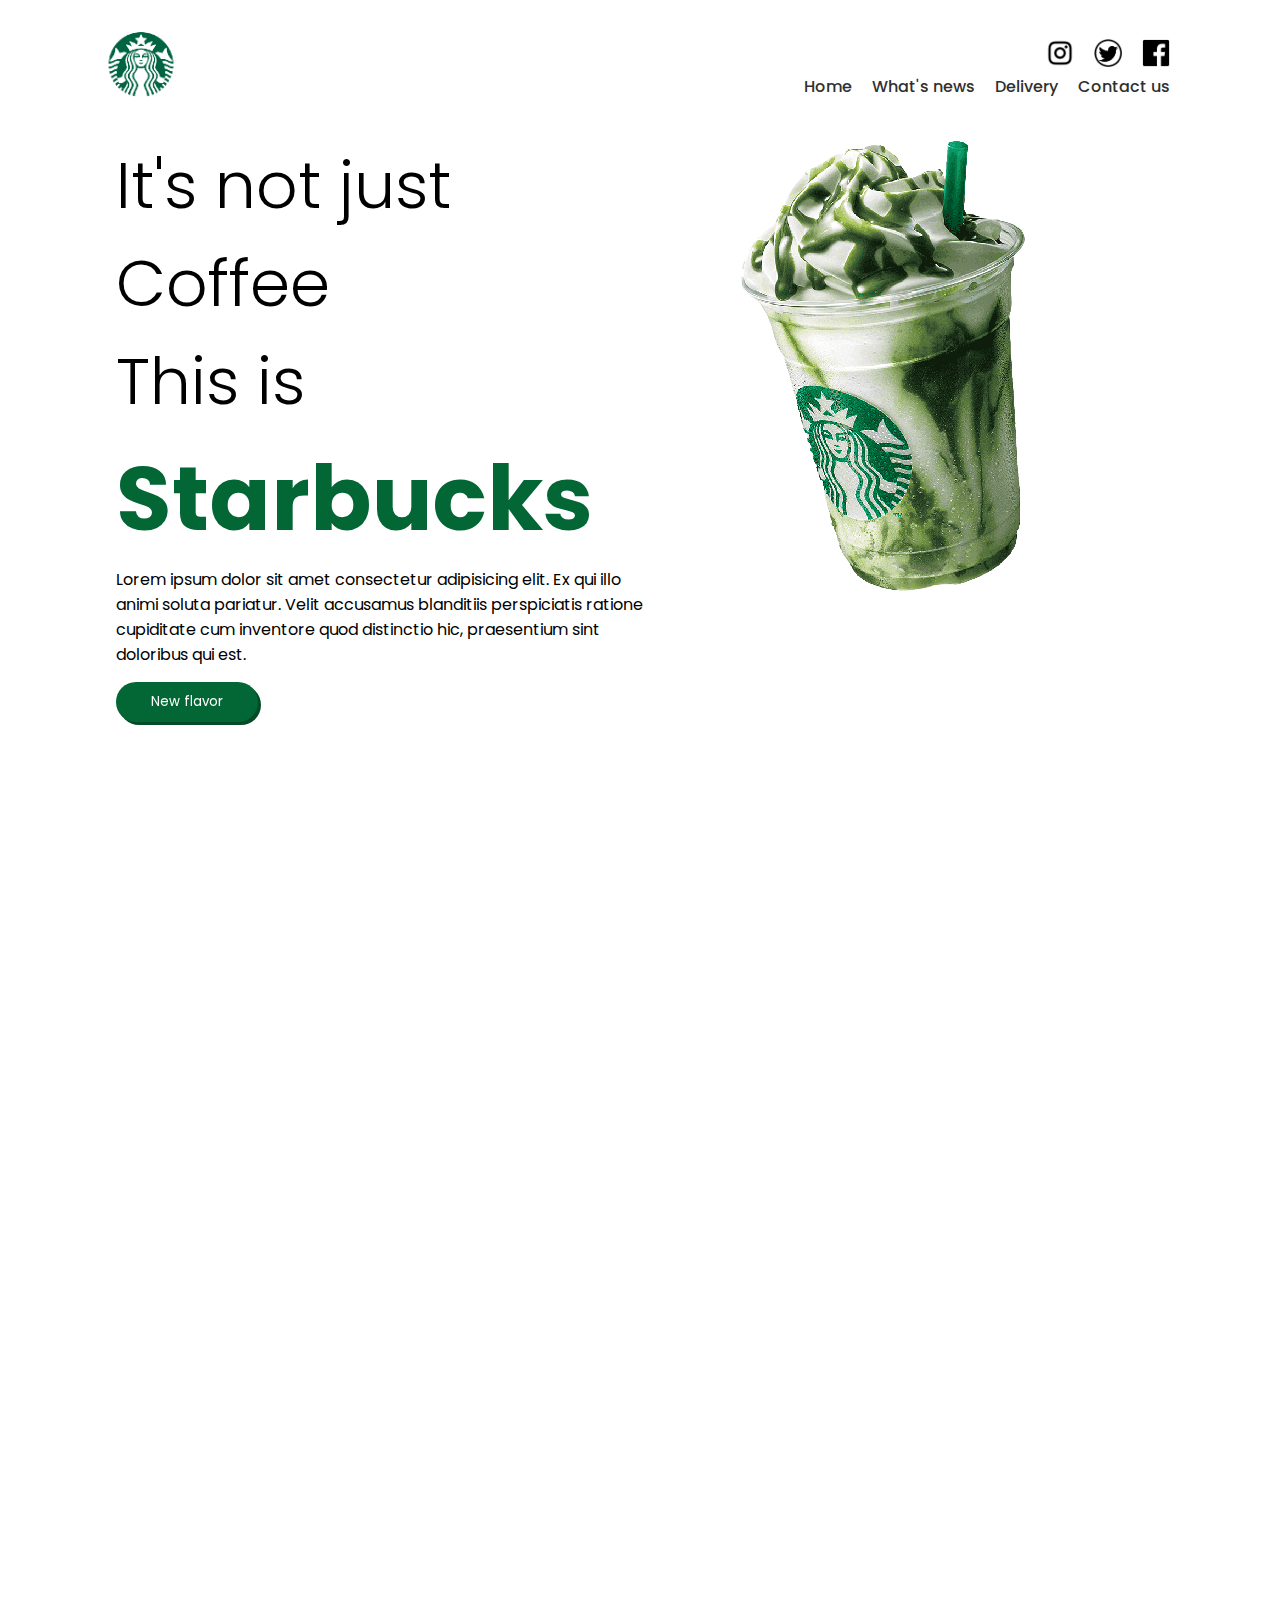
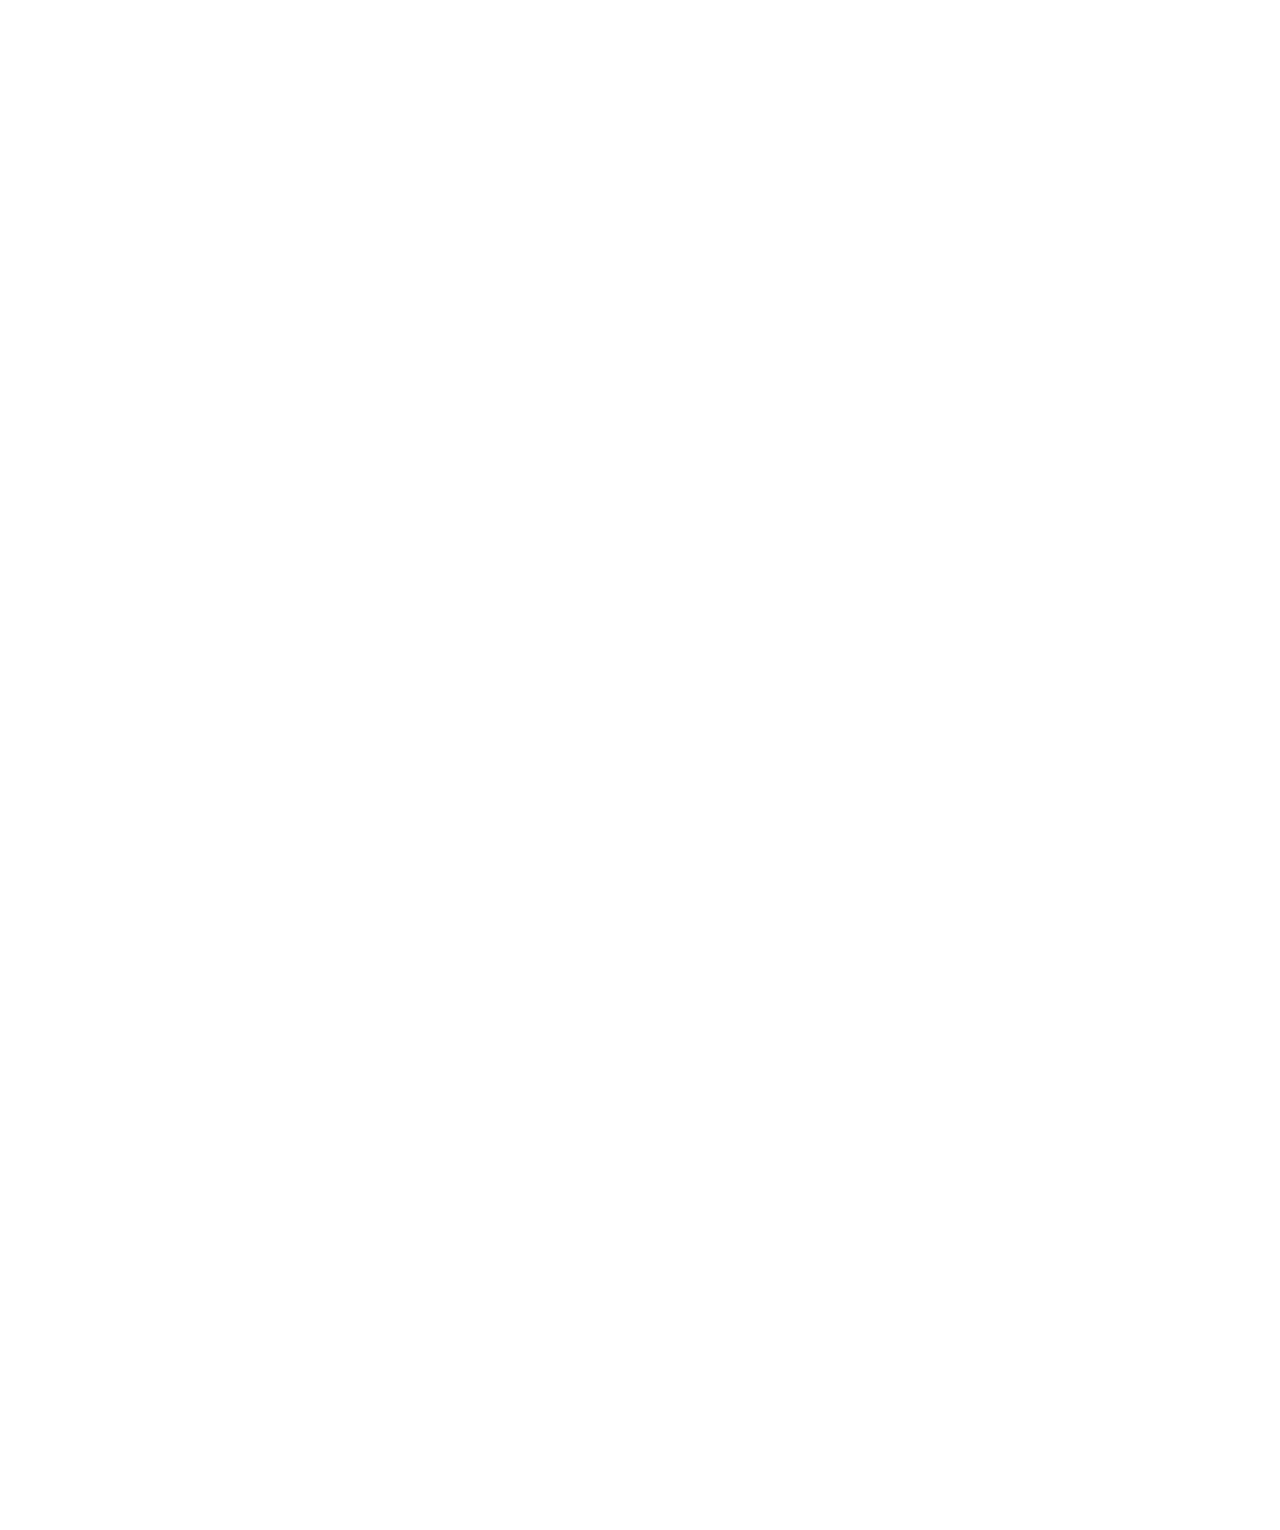
==== index.html @ a6eb6fff "responsividade celualr e tablet" ====
<!DOCTYPE html>
<html lang="pt-br">
  <head>
    <meta charset="UTF-8" />
    <meta name="viewport" content="width=device-width, initial-scale=1.0" />

    <!--CSS-->
    <link rel="stylesheet" href="./styles/index.css" />
    <link rel="stylesheet" href="./styles/Menu.css">
    <link rel="stylesheet" href="./styles/Banner.css">
    <link rel="stylesheet" href="./styles/Cards.css">
    <link rel="stylesheet" href="./styles/Delivery.css">
    <link rel="stylesheet" href="./styles/Footer.css">
    <!--FONT-->
    <link rel="preconnect" href="https://fonts.googleapis.com" />
    <link rel="preconnect" href="https://fonts.gstatic.com" crossorigin />
    <link
      href="https://fonts.googleapis.com/css2?family=Poppins:ital,wght@0,100;0,200;0,300;0,400;0,500;0,600;0,700;0,800;0,900;1,100;1,200;1,300;1,400;1,500;1,600;1,700;1,800;1,900&display=swap"
      rel="stylesheet"
    />
    <title>Starbucks Template</title>
  </head>
  <body>
    <header class="header">
      <div class="header__centro">
        <div class="logo">
          <img src="./assets/Starbucks-logo.png" alt="Logo Starbucks" />
        </div>
        <nav class="menu">
          <div class="menu__social-media">
            <a href="#"><img src="./assets/icon-instagram.png" alt="Ícone link para o Instagram" /></a>
            <a href="#"><img src="./assets/icon-twitter.png" alt="Ícone link para o Twitter" /></a>
            <a href="#"><img src="./assets/icon-face.png" alt="Ícone link para o Facebook" /></a>
          </div>
          <div class="menu__navegacao">
            <a href="#">Home</a>
            <a href="#whats__new">What's news</a>
            <a href="#delivery">Delivery</a>
            <a href="#contato">Contact us</a>
          </div>
        </nav>
      </div>

      <div class="corpo">
        <div class="corpo__info">
          <h1 class="corpo__titulo">It's not just Coffee</h1>
          <h1 class="corpo__subtitulo"><span class="corpo__subtitulo--spanf">This is </span><span class="corpo__subtitulo--span">Starbucks</span></h1>
          <p>
            Lorem ipsum dolor sit amet consectetur adipisicing elit. Ex qui illo animi soluta pariatur. Velit accusamus blanditiis perspiciatis ratione cupiditate cum inventore quod distinctio hic, praesentium sint doloribus qui est.
          </p>
          <div>
            <button class="corpo__button">New flavor</button>
          </div>
        </div>
        <div class="corpo__green--relativo">
          <div class="corpo__green--absoluto">
            <img src="./assets/sorvet_stbks1.png" alt="Imagem Sorvete Starbucks">
          </div>
        </div>
    </header>

    <main>
      <div class="container__principal">
        <div class="card" id="whats__new">
          <img src="./assets/sorvet_stbks1.png" alt="Sorvete Kiss Fresh Menta">
          <div class="card__info">
            <h1>Fresh Kiss</h1>
            <p> Lorem ipsum dolor sit amet consectetur adipisicing elit. Velit accusamus blanditiis perspiciatis ratione cupiditate</p>
          </div>
        </div>
        <div class="card">
          <img src="./assets/sorvet_stbks2.png" alt="Sorvete Kiss Fresh Menta">
          <div class="card__info info__esq">
            <h1>Fresh Kiss</h1>
            <p> Lorem ipsum dolor sit amet consectetur adipisicing elit. Velit accusamus blanditiis perspiciatis ratione cupiditate</p>
          </div>
        </div>
        <div class="card">
          <img src="./assets/sorvet_stbks3.png" alt="Sorvete Kiss Fresh Menta">
          <div class="card__info">
            <h1>Fresh Kiss</h1>
            <p> Lorem ipsum dolor sit amet consectetur adipisicing elit. Velit accusamus blanditiis perspiciatis ratione cupiditate</p>
          </div>
        </div>
      </div>
    </main>
    <section class="delivery" id="delivery">
      <h1>Peça o seu agora!</h1>
      <div class="img__delivery">
        <a href="#"><img src="./assets/logo_ifood.png" alt="Logo iFood - Delivery de comida"></a>
        <a href="#"><img src="./assets/uber-eats-logo-1.png" alt="Logo Uber-Eats - Delivery de comida"></a>
        <a href="#"><img src="./assets/rappi-logo.png" alt="Logo Rappi - Delivery de comida"></a>
      </div>
    </section>




    <footer class="footer" id="contato">

      <div class="container">
        <div class="img__footer">
          <img src="./assets/logo-starbucks2.png" alt="Logo Starbucks">
        </div>
  
        <div class="footer__enderecos">
          <h1>Lojas participantes</h1>
          <p>Avenida dos Bandeirantes, 456 - Moema</p>
          <p>Rua São Paulo, 789 - Centro</p>
          <p>Rua das Flores, 123 - Vila Nova</p>
        </div>
  
        <div class="footer__formulario">
          <form class="form">
            <div>
              <span name="nome">Nome</span>
              <input type="text" name="nome" id="nome" placeholder="Seu nome" required>
            </div>
            <div>
              <span name="email">Email</span>
              <input type="email" name="email" id="email" placeholder="Seu email" required>
            </div>
            <div>
              <span>Sua mensagem</span>
              <textarea id="mensagem" name="mensagem" rows="4" cols="50" placeholder="Digite sua mensagem aqui"></textarea>
            </div>
            <button class="footer__form--button">
              Enviar
            </button>
          </form>
        </div>
      </div>
      
    </footer>




  </body>
</html>
---- styles/index.css ----
* {
  margin: 0;
  padding: 0;
  box-sizing: border-box;
  font-family: "Poppins", sans-serif;
}

html,
body {
  height: 100%;
  overflow-x: hidden;
  overflow-y: scroll;
  scroll-behavior: smooth;
}

.header {
  height: 100vh;
  padding: 20px 0;
}
---- styles/Menu.css ----
.header__centro {
    display: flex;
    max-width: 1100px;
    justify-content: space-between;
    align-items: center;
    margin: 0 auto;
  }
  
  .logo img {
    height: 90px;
  }
  
  .menu a {
    color: rgb(48, 48, 48);
    text-decoration: none;
    font-weight: 500;
    margin-right: 20px;
    cursor: pointer;
    transition: 0.2s ease-in-out;
  }
  
  .menu__social-media {
    display: flex;
    justify-content: flex-end;
  }
  
  .menu__social-media img {
    width: 28px;
  }
  
  .menu__navegacao {
    display: flex;
    justify-content: flex-end;
  }

  .menu__navegacao a:hover {
        transform: translateY(-2px);

  }
  
  /* Estilos para os links */
  a {
    color: #000; /* Cor padrão dos links */
    text-decoration: none; /* Remover sublinhado padrão dos links */
    position: relative; /* Adicionar posição relativa para facilitar o posicionamento da linha */
  }
  
  /* Estilos para a linha inferior no hover */
  a::after {
    content: "";
    position: absolute;
    bottom: 0;
    left: 50%;
    transform: translateX(-50%) scaleX(0);
    transform-origin: center;
    width: 0;
    height: 2px;
    background-color: #036635; /* Cor da linha */
    opacity: 0; /* Inicialmente, a linha é invisível */
    transition: transform 0.3s, opacity 0.3s; /* Transições suaves para a animação */
  }
  
  /* Estilos para o hover */
  a:hover::after {
    transform: translateX(-50%) scaleX(1);
    width: 100%; /* Altera a largura da linha para 100% */
    opacity: 1; /* Torna a linha visível no hover */
  }
  
  /* Estilos para o link ativo */
  a.active::after {
    width: 100%; /* Largura total para o link ativo */
  }

/*RESPONSIVIDADE CELULAR*/
@media (max-width: 386px) {
  .header__centro {
    justify-content: space-around;
  }
  .menu {
    display: flex;
    flex-direction: column;
    align-items: center;
  }

  .menu__social-media img {
    width: 25px;
  }

  .logo img {
    height: 100px;
  }

  .menu__navegacao {
    flex-direction: column;
    align-items: end;
    font-size: 12px;
  }

}




/*RESPONSIVIDADE TABLET*/
  @media (min-width: 387px) and (max-width: 768px) {
    .header__centro {
      display: flex;
      justify-content: center;
      flex-direction: column;
      padding-top: 20px;
    }
    .menu__social-media {
      justify-content: center;
      padding-bottom: 10px;
    }
    
  }

  @media (min-width: 387px) and (max-width: 490px) {
    .menu__navegacao {
      flex-direction: column;
      align-items: end;
      font-size: 12px;
    }
  }
---- styles/Banner.css ----
/* CORPO BANNER PÁGINA PRINCIPAL */
.corpo {
  width: 100%;

  display: flex;
  justify-content: space-between;
  max-width: 1100px;
  margin: 0 auto;
  padding: 0 2%;
  padding-top: 20px;
}

.corpo__info {
  padding-bottom: 230px;
}

.corpo__titulo {
  max-width: 600px;
  font-weight: 300;
  font-size: 65px;
}

.corpo__subtitulo--spanf {
  font-size: 65px;
  color: black;
  font-weight: 300;
}

.corpo__subtitulo .corpo__subtitulo--span {
  color: #036635;
  font-size: 90px;
}

.corpo__info p {
  max-width: 600px;
}

.corpo__button {
  background-color: #036635;
  padding: 10px 35px;
  margin-top: 15px;
  color: white;
  border: none;
  border-radius: 50px;
  filter: drop-shadow(3px 3px #034a27);
  transition: 0.3s ease-in-out;
  cursor: pointer;
}

.corpo__button:hover {
  filter: drop-shadow(-4px -4px 0 #034a27);
}


.corpo__green--absoluto img {
  animation: floatAnimation 4s infinite ease-in-out alternate;
  
}

@keyframes floatAnimation {
  0% {
    transform: translateX(0) translateY(0);
  }
  50% {
    transform: translateX(20px) translateY(-20px);
  }
  100% {
    transform: translateX(0) translateY(0);
  }
}

/* Responsividade (TABLETs) */
@media (min-width: 387px) and (max-width: 768px) {
  .corpo {
    flex-direction: column;
    align-items: center;
  }

  .corpo__info {
    padding-bottom: 0;
    text-align: center;
  }

  .corpo__titulo {
    font-size: 45px;
  }

  .corpo__subtitulo .corpo__subtitulo--spanf {
    font-size: 45px;
    color: black;
    font-weight: 300;
  }

  .corpo__subtitulo .corpo__subtitulo--span {
    font-size: 50px;
  }
  .corpo__info p {
    font-size: 16px;
    padding: 20px 0;
  }

 

  .corpo__green--relativo img {
    width: 280px;
    margin-top: 50px;
  }
}

/* Responsividade (CELULAREs) */
@media (max-width: 386px) {

  .corpo {
    flex-direction: column;
    align-items: center;
    justify-content: center;
  }
   
  .corpo__info {
    padding-bottom: 0;
    text-align: center;
  }

  .corpo__info h1 {
    font-size: 35px;
  }
  .corpo__subtitulo .corpo__subtitulo--spanf {
    font-size: 35px;
    color: black;
    font-weight: 300;
  }

  .corpo__subtitulo .corpo__subtitulo--span {
    font-size: 50px;
  }
  .corpo__info p {
    font-size: 16px;
    padding: 20px 0;
  }

  .corpo__button {
    padding: 5px 5px;
  }
  .corpo__green--absoluto img {
    width: 315px;
    margin-top: 35px;
  }
}

@media (max-width: 682px) {
  .corpo__green--absoluto img {
    width: 180px;
    margin-top: 25px;
  }
}
---- styles/Cards.css ----
main {
    padding-top: 5em;
}
.container {
    display: flex;
    justify-content: space-between;
    flex-wrap: wrap;
    max-width: 1100px;
    margin: 0 auto;
    flex-direction: column;
    
}

.container__principal {
    display: flex;
    align-items: center;
    flex-direction: column;
    justify-content: space-between;
    
}

.card {
    background-color: #036635;
    color: white;
    display: flex;
    margin: 25px 0;
    border-radius:80em 100px 100px 80em;
    
}

.card img {
    width: 350px;
    transition: transform .5s ease-in-out;
}
.card img:hover {
    transform: translateY(-8px);
}
.card__info {
    display: flex;
    flex-direction: column;
    align-items: flex-start;
    justify-content: center;

    
}

.card__esq {
    flex-direction: row-reverse;
    display: flex;
    border-radius: 100px 50em 50em 100px;
}



@media (max-width: 386px) {
    .card img {
        width: 120px;
    }
    .card p {
        font-size: 14px;
    }
    

}

@media (max-width: 682px) {
    .card img {
        width: 200px;
    }
    .card p {
        font-size: 14px;
    }
}
---- styles/Delivery.css ----
.delivery h1 {
    text-align: center;
    padding: 50px;
    font-size: 45px;
    font-weight: 400;
    color: #036635;
}


.img__delivery {
    display: flex;
    justify-content: center;
    gap: 6em;
    flex-wrap: wrap;
}
.img__delivery img {
    width: 150px;
    border-radius: 50%;
    transition: transform 0.3s ease-in-out;
}

.img__delivery img:hover {
    transform: translateY(-8px);
    cursor: pointer;
}
---- styles/Footer.css ----
.footer {
    background-color: #026F43;    
    margin-top: 50px;
    padding-top: 80px; 
    padding-bottom: 80px;   
}

.img__footer img {
    width: 150px; 
}

.container {
    display: flex;
    align-items: flex-start;
    flex-direction: row;
    justify-content: space-between;
    max-width: 1225px;  
    flex-wrap: wrap;   
}


.footer__enderecos {
    color: aliceblue;
}

.form span {
    color: white;
}

.form input {
    padding: 10px;
    border-radius: 5px;
    border: none;
}

.form input:focus {
    outline: none;
}
.form textarea {
    padding: 10px;
    border-radius: 3px;
    border: none;
    margin-bottom: 10px;
}

.form textarea:focus {
    outline: none;
}

.footer__formulario {
    display: flex;
    flex-direction: column;
}

.form div {
    display: flex;
    flex-direction: column;
}

.footer__form--button {
    padding: 15px 25px;
    background: none;
    border: 1px solid white;
    color: white;
    font-size: 16px;
    border-radius: 3px;
    cursor: pointer;
    transition: transform .5s ease-in-out;
    margin-top: 5px;
}

.footer__form--button:hover {
    transform: translateY(-5px);
}


.creditos {
    text-align: center;
    color: white;
}

@media (max-width:823px) {
    .container {
        flex-direction: column;
        align-items: center;
    }
    .img__footer, .footer__enderecos, .footer__formulario {
        margin: 20px 0;
    }
}
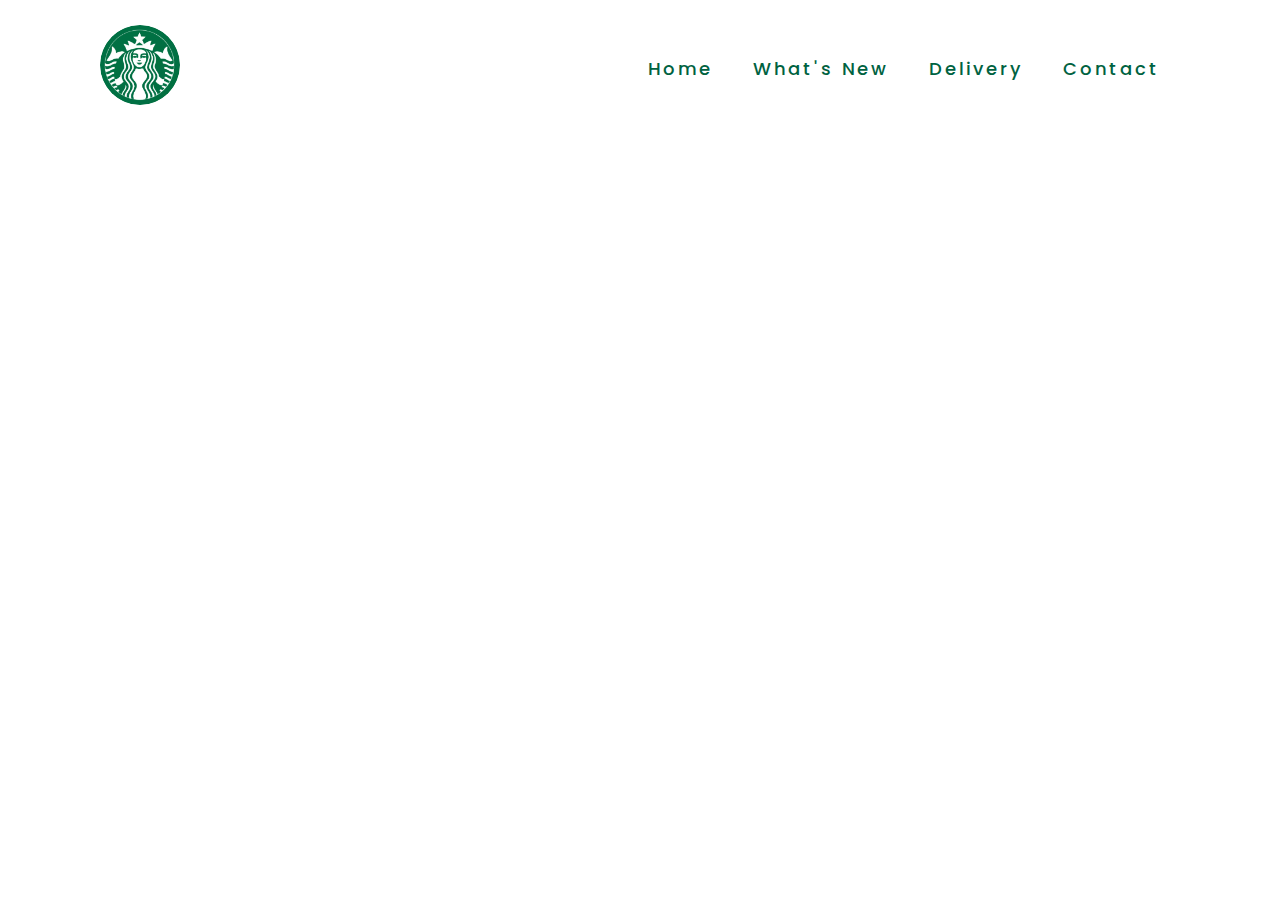
==== commit 8bac66ee: "atualização de menu com JS" ====
--- a/index.html
+++ b/index.html
@@ -6,11 +6,7 @@
 
     <!--CSS-->
     <link rel="stylesheet" href="./styles/index.css" />
-    <link rel="stylesheet" href="./styles/Menu.css">
-    <link rel="stylesheet" href="./styles/Banner.css">
-    <link rel="stylesheet" href="./styles/Cards.css">
-    <link rel="stylesheet" href="./styles/Delivery.css">
-    <link rel="stylesheet" href="./styles/Footer.css">
+    
     <!--FONT-->
     <link rel="preconnect" href="https://fonts.googleapis.com" />
     <link rel="preconnect" href="https://fonts.gstatic.com" crossorigin />
@@ -18,123 +14,43 @@
       href="https://fonts.googleapis.com/css2?family=Poppins:ital,wght@0,100;0,200;0,300;0,400;0,500;0,600;0,700;0,800;0,900;1,100;1,200;1,300;1,400;1,500;1,600;1,700;1,800;1,900&display=swap"
       rel="stylesheet"
     />
+    <!--ICONS-->
+    <link rel="stylesheet" href="https://cdnjs.cloudflare.com/ajax/libs/font-awesome/4.7.0/css/font-awesome.min.css">
+
     <title>Starbucks Template</title>
   </head>
   <body>
-    <header class="header">
-      <div class="header__centro">
-        <div class="logo">
-          <img src="./assets/Starbucks-logo.png" alt="Logo Starbucks" />
-        </div>
-        <nav class="menu">
-          <div class="menu__social-media">
-            <a href="#"><img src="./assets/icon-instagram.png" alt="Ícone link para o Instagram" /></a>
-            <a href="#"><img src="./assets/icon-twitter.png" alt="Ícone link para o Twitter" /></a>
-            <a href="#"><img src="./assets/icon-face.png" alt="Ícone link para o Facebook" /></a>
-          </div>
-          <div class="menu__navegacao">
-            <a href="#">Home</a>
-            <a href="#whats__new">What's news</a>
-            <a href="#delivery">Delivery</a>
-            <a href="#contato">Contact us</a>
-          </div>
-        </nav>
+    
+    <nav>
+      <div class="logo">
+        <img src="./assets/logo-starbucks2.png" alt="Logo Starbucks do Menu">
       </div>
+      <div class="menu-btn">
+        <i class="fa fa-navicon" onclick="mostrarMenu()"></i>
+      </div>
+      <!-- <div>
+        <img src="./assets/icon-instagram.png" alt="Link para o Instagram">
+        <img src="./assets/icon-twitter.png" alt="Link para o Twitter">
+        <img src="./assets/icon-face.png" alt="Link para o Facebook">
+      </div> -->
 
-      <div class="corpo">
-        <div class="corpo__info">
-          <h1 class="corpo__titulo">It's not just Coffee</h1>
-          <h1 class="corpo__subtitulo"><span class="corpo__subtitulo--spanf">This is </span><span class="corpo__subtitulo--span">Starbucks</span></h1>
-          <p>
-            Lorem ipsum dolor sit amet consectetur adipisicing elit. Ex qui illo animi soluta pariatur. Velit accusamus blanditiis perspiciatis ratione cupiditate cum inventore quod distinctio hic, praesentium sint doloribus qui est.
-          </p>
-          <div>
-            <button class="corpo__button">New flavor</button>
-          </div>
-        </div>
-        <div class="corpo__green--relativo">
-          <div class="corpo__green--absoluto">
-            <img src="./assets/sorvet_stbks1.png" alt="Imagem Sorvete Starbucks">
-          </div>
-        </div>
-    </header>
+      <ul>
+        <li><a href="#home" onclick="linkActivo()">Home</a></li>
+        <li><a href="#whatsNew">What's New</a></li>
+        <li><a href="#Delivery">Delivery</a></li>
+        <li><a href="#Contact">Contact</a></li>
+      </ul>
 
-    <main>
-      <div class="container__principal">
-        <div class="card" id="whats__new">
-          <img src="./assets/sorvet_stbks1.png" alt="Sorvete Kiss Fresh Menta">
-          <div class="card__info">
-            <h1>Fresh Kiss</h1>
-            <p> Lorem ipsum dolor sit amet consectetur adipisicing elit. Velit accusamus blanditiis perspiciatis ratione cupiditate</p>
-          </div>
-        </div>
-        <div class="card">
-          <img src="./assets/sorvet_stbks2.png" alt="Sorvete Kiss Fresh Menta">
-          <div class="card__info info__esq">
-            <h1>Fresh Kiss</h1>
-            <p> Lorem ipsum dolor sit amet consectetur adipisicing elit. Velit accusamus blanditiis perspiciatis ratione cupiditate</p>
-          </div>
-        </div>
-        <div class="card">
-          <img src="./assets/sorvet_stbks3.png" alt="Sorvete Kiss Fresh Menta">
-          <div class="card__info">
-            <h1>Fresh Kiss</h1>
-            <p> Lorem ipsum dolor sit amet consectetur adipisicing elit. Velit accusamus blanditiis perspiciatis ratione cupiditate</p>
-          </div>
-        </div>
-      </div>
-    </main>
-    <section class="delivery" id="delivery">
-      <h1>Peça o seu agora!</h1>
-      <div class="img__delivery">
-        <a href="#"><img src="./assets/logo_ifood.png" alt="Logo iFood - Delivery de comida"></a>
-        <a href="#"><img src="./assets/uber-eats-logo-1.png" alt="Logo Uber-Eats - Delivery de comida"></a>
-        <a href="#"><img src="./assets/rappi-logo.png" alt="Logo Rappi - Delivery de comida"></a>
-      </div>
-    </section>
-
-
-
-
-    <footer class="footer" id="contato">
-
-      <div class="container">
-        <div class="img__footer">
-          <img src="./assets/logo-starbucks2.png" alt="Logo Starbucks">
-        </div>
-  
-        <div class="footer__enderecos">
-          <h1>Lojas participantes</h1>
-          <p>Avenida dos Bandeirantes, 456 - Moema</p>
-          <p>Rua São Paulo, 789 - Centro</p>
-          <p>Rua das Flores, 123 - Vila Nova</p>
-        </div>
-  
-        <div class="footer__formulario">
-          <form class="form">
-            <div>
-              <span name="nome">Nome</span>
-              <input type="text" name="nome" id="nome" placeholder="Seu nome" required>
-            </div>
-            <div>
-              <span name="email">Email</span>
-              <input type="email" name="email" id="email" placeholder="Seu email" required>
-            </div>
-            <div>
-              <span>Sua mensagem</span>
-              <textarea id="mensagem" name="mensagem" rows="4" cols="50" placeholder="Digite sua mensagem aqui"></textarea>
-            </div>
-            <button class="footer__form--button">
-              Enviar
-            </button>
-          </form>
-        </div>
-      </div>
-      
-    </footer>
-
-
-
-
+    </nav>
+    <script>
+      function mostrarMenu() {
+        var lista = document.querySelector('nav ul');
+        if (lista.classList.contains('open')) {
+          lista.classList.remove('open');
+        } else {
+          lista.classList.add('open');
+        }
+      }
+    </script>
   </body>
 </html>--- a/styles/index.css
+++ b/styles/index.css
@@ -13,7 +13,104 @@
   scroll-behavior: smooth;
 }
 
-.header {
-  height: 100vh;
-  padding: 20px 0;
-}+nav {
+  display: flex;
+  width: 100%;
+  background-color: white;
+  align-items: center;
+  justify-content: space-between;
+  padding: 25px 100px 0 100px;
+  flex-wrap: wrap;
+}
+
+nav .logo img {
+  width: 80px;
+  border-radius: 100px;
+  cursor: pointer;
+}
+
+nav ul {
+  display: flex;
+  flex-wrap: wrap;
+  list-style: none;
+  align-items: center;
+}
+
+nav li {
+  margin: 0 5px;
+}
+
+nav ul li a {
+  text-decoration: none;
+  color: #006241;
+  font-weight: 500;
+  font-size: 18px;
+  padding: 8px 15px;
+  letter-spacing: 3px;
+  position: relative; 
+  transition: all .3s ease-in-out;
+}
+
+/*HOVER LINK MENU*/
+
+a::after {
+  content: '';
+  position: absolute;
+  bottom: 0;
+  left: 50%;
+  transform: translateX(-50%) scaleX(0);
+  transform-origin: center;
+  width: 0;
+  height: 2px;
+  background-color: #036635; 
+  opacity: 0; 
+  transition: transform 0.3s, opacity 0.3s; 
+}
+
+a:hover::after {
+  transform: translateX(-50%) scaleX(1);
+  width: 100%; 
+  opacity: 1;
+}
+
+
+
+nav .menu-btn i {
+  cursor: pointer;
+  color: #006241;
+  display: none;
+}
+
+@media (max-width:920px) {
+  nav .menu-btn i {
+    display: block;
+
+  }
+  nav ul {
+    position: fixed;
+    top: 80px;
+    left: -100%;
+    height: 100vh;
+    width: 100%;
+    text-align: center;
+    display: block;
+    transition: all .3s ease-in-out;
+  }
+  nav {
+    padding: 10px 30px 0 30px;
+  }
+  nav ul.open{ /*tag usada para o JS*/
+    left: 0;
+  }
+  nav ul li{
+    width: 100%;
+    margin: 50px 0;
+  }
+  nav ul li a.active,
+  nav ul li a:hover {
+    background: #036635;
+    color: white;
+  }
+}
+
+
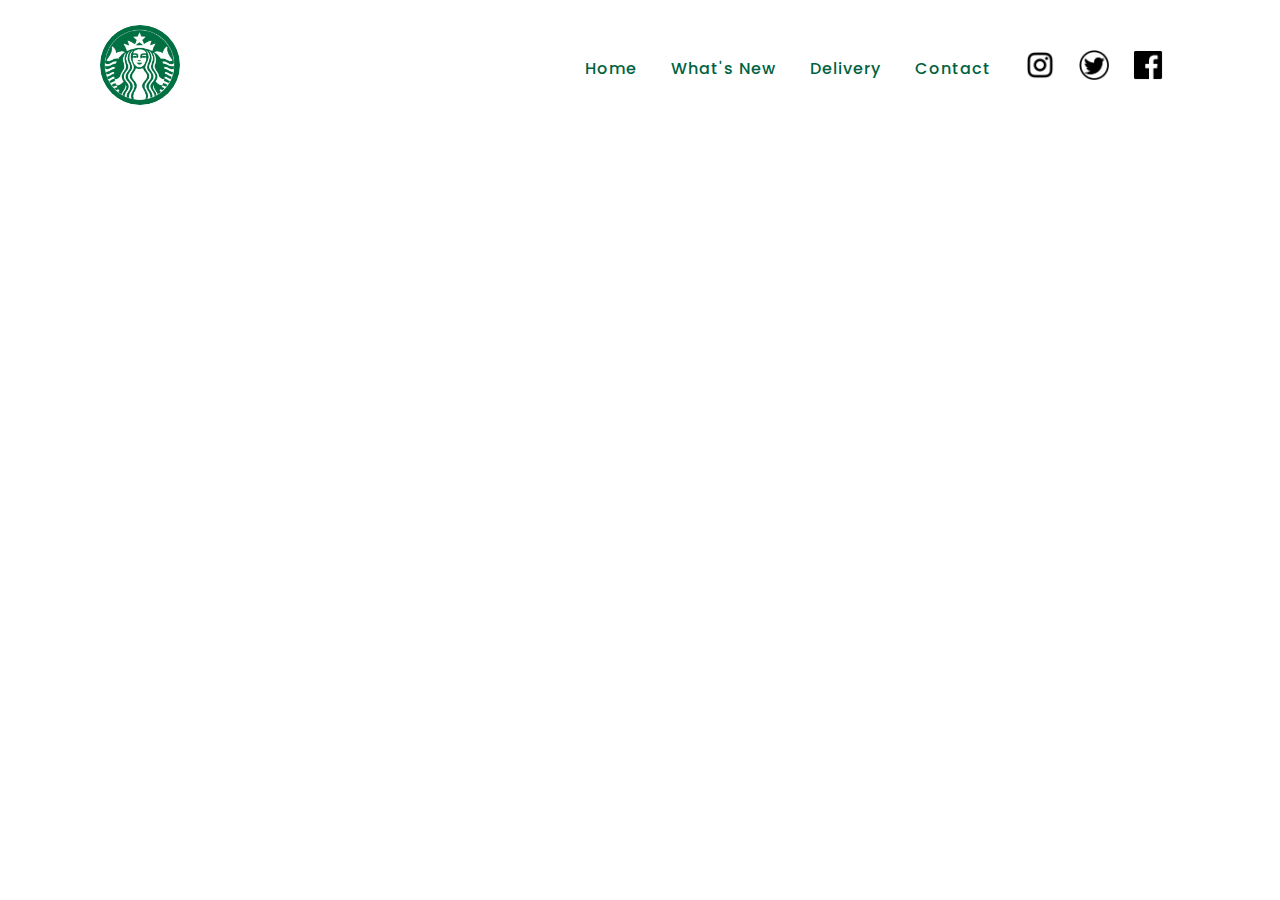
==== commit 367ffcf7: "add link redes ao menu hamburguer" ====
--- a/index.html
+++ b/index.html
@@ -26,7 +26,7 @@
         <img src="./assets/logo-starbucks2.png" alt="Logo Starbucks do Menu">
       </div>
       <div class="menu-btn">
-        <i class="fa fa-navicon" onclick="mostrarMenu()"></i>
+        <i class="fa fa-navicon" id="menu-icon" onclick="mostrarMenu()"></i>
       </div>
       <!-- <div>
         <img src="./assets/icon-instagram.png" alt="Link para o Instagram">
@@ -39,18 +39,14 @@
         <li><a href="#whatsNew">What's New</a></li>
         <li><a href="#Delivery">Delivery</a></li>
         <li><a href="#Contact">Contact</a></li>
+        <li class="lista__link--menu">
+          <a href="http://www.instagram.com"><img class="img__menu" src="./assets/icon-instagram.png" alt="Link para o Instagram"></img></a>
+          <a href="http://www.twitter.com"><img class="img__menu" src="./assets/icon-twitter.png" alt="Link para o Twitter"></img></a>
+          <a href="http://www.facebook.com"><img class="img__menu" src="./assets/icon-face.png" alt="Link para o Facebook"></img></a>
+        </li>
       </ul>
 
     </nav>
-    <script>
-      function mostrarMenu() {
-        var lista = document.querySelector('nav ul');
-        if (lista.classList.contains('open')) {
-          lista.classList.remove('open');
-        } else {
-          lista.classList.add('open');
-        }
-      }
-    </script>
+    <script src="./JS/index.js"></script>
   </body>
 </html>--- a/styles/index.css
+++ b/styles/index.css
@@ -44,9 +44,9 @@
   text-decoration: none;
   color: #006241;
   font-weight: 500;
-  font-size: 18px;
-  padding: 8px 15px;
-  letter-spacing: 3px;
+  font-size: 16px;
+  padding: 8px 12px;
+  letter-spacing: 1px;
   position: relative; 
   transition: all .3s ease-in-out;
 }
@@ -57,8 +57,8 @@
   content: '';
   position: absolute;
   bottom: 0;
-  left: 50%;
-  transform: translateX(-50%) scaleX(0);
+  right: -50%;
+  transform: translateX(0) scaleX(0);
   transform-origin: center;
   width: 0;
   height: 2px;
@@ -68,7 +68,7 @@
 }
 
 a:hover::after {
-  transform: translateX(-50%) scaleX(1);
+  transform: translateX(-50%) scaleX(.7);
   width: 100%; 
   opacity: 1;
 }
@@ -110,7 +110,20 @@
   nav ul li a:hover {
     background: #036635;
     color: white;
+    border-radius: 3px;
+  }
+  a:hover::after {
+    opacity: 0;
   }
 }
 
 
+.lista__link--menu {
+    display: flex;
+    justify-content: center;
+    align-items: center;
+    flex-direction: row;
+}
+.img__menu {
+  width: 30px;
+}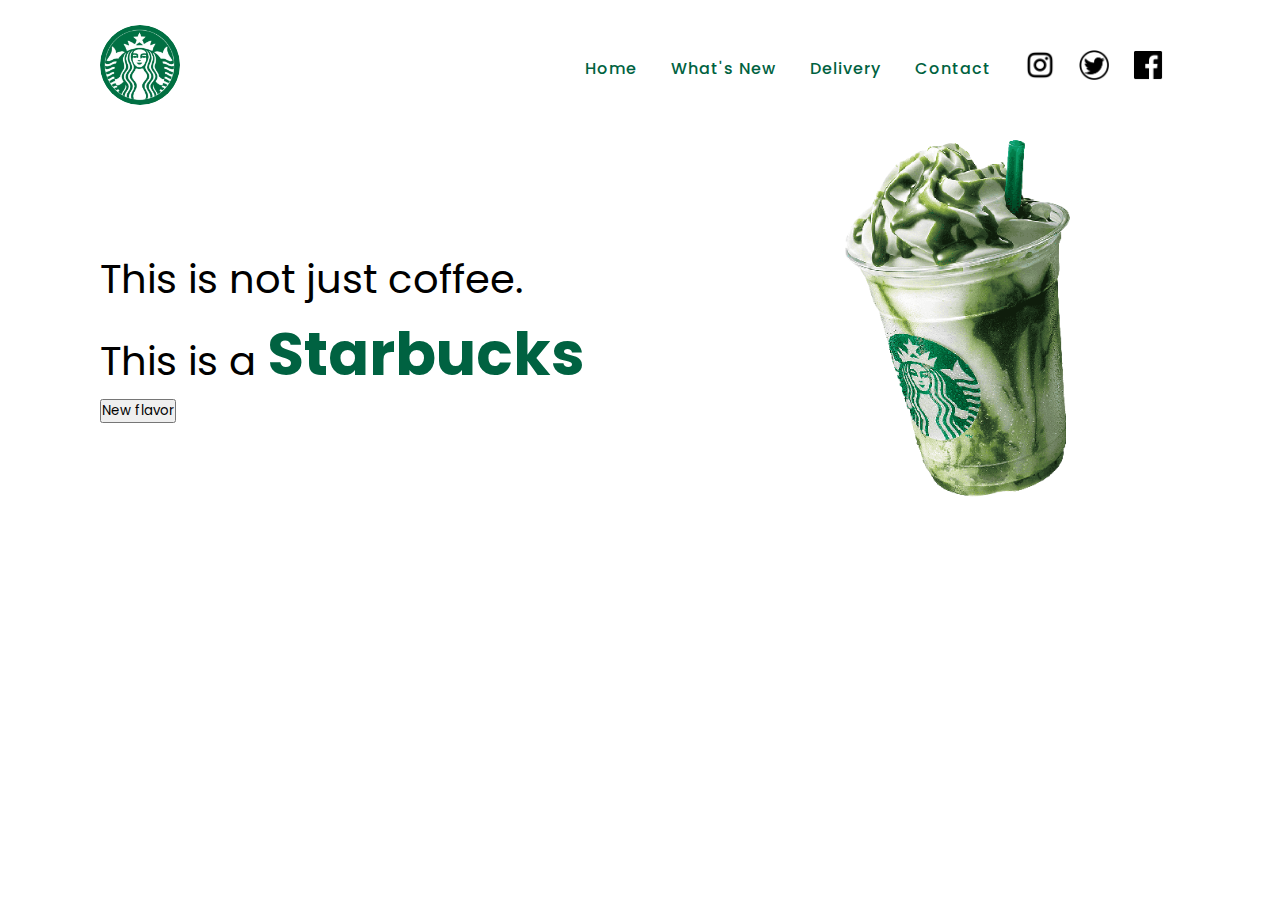
==== commit fabb143b: "atualização de Banner responsivo" ====
--- a/index.html
+++ b/index.html
@@ -6,6 +6,8 @@
 
     <!--CSS-->
     <link rel="stylesheet" href="./styles/index.css" />
+    <link rel="stylesheet" href="./styles/nav/menu.css">
+    <link rel="stylesheet" href="./styles/banner/banner.css">
     
     <!--FONT-->
     <link rel="preconnect" href="https://fonts.googleapis.com" />
@@ -47,6 +49,19 @@
       </ul>
 
     </nav>
-    <script src="./JS/index.js"></script>
+
+
+    <main class="banner">
+      <div class="banner__content">
+        <h1>This is not just coffee.<br>This is a <span>Starbucks</span></h1>
+        <button>New flavor</button>
+      </div>
+      <div class="banner__img">
+        <img class="banner__item" src="./assets/sorvet_stbks1.png" alt="Imagem copo platico transparente com sorvete de cor branca e calda verde com um canudo plastico verde dentro">
+      </div>
+    </main>
+
+
+    <script src="./JS/nav/index.js"></script>
   </body>
 </html>--- a/styles/index.css
+++ b/styles/index.css
@@ -11,119 +11,4 @@
   overflow-x: hidden;
   overflow-y: scroll;
   scroll-behavior: smooth;
-}
-
-nav {
-  display: flex;
-  width: 100%;
-  background-color: white;
-  align-items: center;
-  justify-content: space-between;
-  padding: 25px 100px 0 100px;
-  flex-wrap: wrap;
-}
-
-nav .logo img {
-  width: 80px;
-  border-radius: 100px;
-  cursor: pointer;
-}
-
-nav ul {
-  display: flex;
-  flex-wrap: wrap;
-  list-style: none;
-  align-items: center;
-}
-
-nav li {
-  margin: 0 5px;
-}
-
-nav ul li a {
-  text-decoration: none;
-  color: #006241;
-  font-weight: 500;
-  font-size: 16px;
-  padding: 8px 12px;
-  letter-spacing: 1px;
-  position: relative; 
-  transition: all .3s ease-in-out;
-}
-
-/*HOVER LINK MENU*/
-
-a::after {
-  content: '';
-  position: absolute;
-  bottom: 0;
-  right: -50%;
-  transform: translateX(0) scaleX(0);
-  transform-origin: center;
-  width: 0;
-  height: 2px;
-  background-color: #036635; 
-  opacity: 0; 
-  transition: transform 0.3s, opacity 0.3s; 
-}
-
-a:hover::after {
-  transform: translateX(-50%) scaleX(.7);
-  width: 100%; 
-  opacity: 1;
-}
-
-
-
-nav .menu-btn i {
-  cursor: pointer;
-  color: #006241;
-  display: none;
-}
-
-@media (max-width:920px) {
-  nav .menu-btn i {
-    display: block;
-
-  }
-  nav ul {
-    position: fixed;
-    top: 80px;
-    left: -100%;
-    height: 100vh;
-    width: 100%;
-    text-align: center;
-    display: block;
-    transition: all .3s ease-in-out;
-  }
-  nav {
-    padding: 10px 30px 0 30px;
-  }
-  nav ul.open{ /*tag usada para o JS*/
-    left: 0;
-  }
-  nav ul li{
-    width: 100%;
-    margin: 50px 0;
-  }
-  nav ul li a.active,
-  nav ul li a:hover {
-    background: #036635;
-    color: white;
-    border-radius: 3px;
-  }
-  a:hover::after {
-    opacity: 0;
-  }
-}
-
-
-.lista__link--menu {
-    display: flex;
-    justify-content: center;
-    align-items: center;
-    flex-direction: row;
-}
-.img__menu {
-  width: 30px;
 }--- a/styles/nav/menu.css
+++ b/styles/nav/menu.css
@@ -0,0 +1,112 @@
+nav {
+  display: flex;
+  width: 100%;
+  background-color: white;
+  align-items: center;
+  justify-content: space-between;
+  padding: 25px 100px 0 100px;
+  flex-wrap: wrap;
+}
+
+nav .logo img {
+  width: 80px;
+  border-radius: 100px;
+  cursor: pointer;
+}
+
+nav ul {
+  display: flex;
+  flex-wrap: wrap;
+  list-style: none;
+  align-items: center;
+}
+
+nav li {
+  margin: 0 5px;
+}
+
+nav ul li a {
+  text-decoration: none;
+  color: #006241;
+  font-weight: 500;
+  font-size: 16px;
+  padding: 8px 12px;
+  letter-spacing: 1px;
+  position: relative;
+  transition: all 0.3s ease-in-out;
+}
+
+/*HOVER LINK MENU*/
+
+a::after {
+  content: "";
+  position: absolute;
+  bottom: 0;
+  right: -50%;
+  transform: translateX(0) scaleX(0);
+  transform-origin: center;
+  width: 0;
+  height: 2px;
+  background-color: #036635;
+  opacity: 0;
+  transition: transform 0.3s, opacity 0.3s;
+}
+
+a:hover::after {
+  transform: translateX(-50%) scaleX(0.7);
+  width: 100%;
+  opacity: 1;
+}
+
+nav .menu-btn i {
+  cursor: pointer;
+  color: #006241;
+  display: none;
+}
+
+@media (max-width: 920px) {
+  nav .menu-btn i {
+    display: block;
+  }
+  nav ul {
+    background-color: white;
+    position: fixed;
+    top: 90px;
+    left: -100%;
+    height: 100vh;
+    width: 100%;
+    text-align: center;
+    display: block;
+    transition: all 0.3s ease-in-out;
+  }
+  nav {
+    padding: 10px 30px 0 30px;
+  }
+  nav ul.open {
+    /*tag usada para o JS*/
+    left: 0;
+  }
+  nav ul li {
+    width: 100%;
+    margin: 50px 0;
+  }
+  nav ul li a.active,
+  nav ul li a:hover {
+    background: #036635;
+    color: white;
+    border-radius: 3px;
+  }
+  a:hover::after {
+    opacity: 0;
+  }
+}
+
+.lista__link--menu {
+  display: flex;
+  justify-content: center;
+  align-items: center;
+  flex-direction: row;
+}
+.img__menu {
+  width: 30px;
+}
--- a/styles/banner/banner.css
+++ b/styles/banner/banner.css
@@ -0,0 +1,49 @@
+.banner {
+    align-items: center;
+    display: flex;
+    flex-wrap: wrap;
+    justify-content: space-between;
+    padding: 25px 100px 0 100px;
+    width: 100%;
+
+}
+
+.banner__content span {
+    color: #006241;
+    font-weight: 700;
+    font-size: 60px;
+}
+
+@media screen and (min-width: 1024px) {
+    .banner__img img {
+        animation: flutuacao 5s infinite 0s ease-in-out;
+        width: 400px;
+    }
+    .banner__content h1 {
+        font-size: 40px;
+        font-weight: 400;
+    }
+    .banner__content {
+        display: flex;
+        flex-direction: column;
+        align-items: flex-start;
+        font-weight: 400;
+    }
+    .banner__content span {
+        color: #006241;
+        font-weight: 700;
+        font-size: 60px;
+    }
+}
+
+@keyframes flutuacao {
+    0%{
+        transform: translateX(-10px) translateY(10px) rotate(-10deg); 
+    }
+    50%{
+        transform: translateX(-10px) translateY(-10px) rotate(12deg);  
+    }
+    100%{
+        transform: translateX(-10px) translateY(10px) rotate(-10deg);
+    }
+}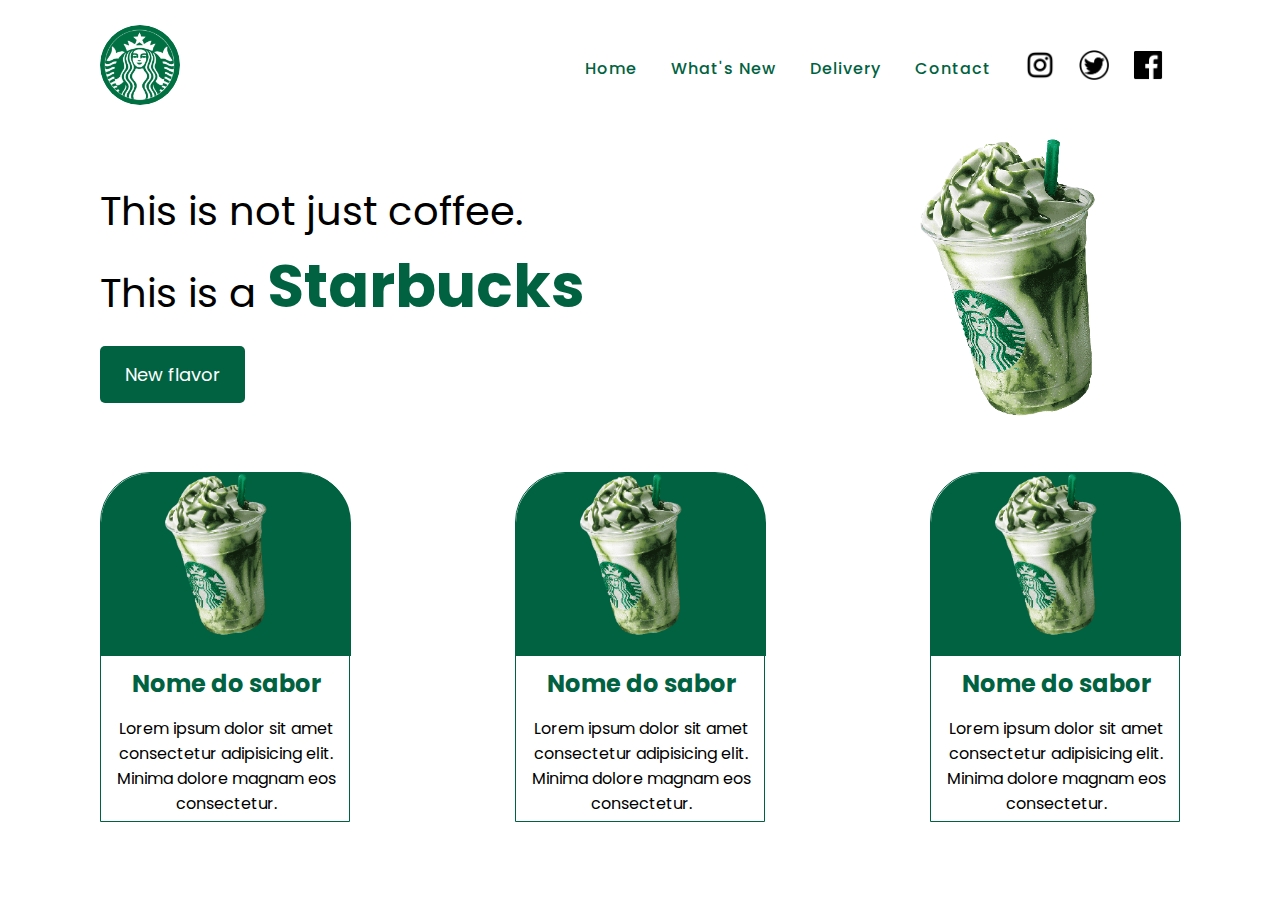
==== commit efd109bf: "atualização de cards" ====
--- a/index.html
+++ b/index.html
@@ -8,6 +8,7 @@
     <link rel="stylesheet" href="./styles/index.css" />
     <link rel="stylesheet" href="./styles/nav/menu.css">
     <link rel="stylesheet" href="./styles/banner/banner.css">
+    <link rel="stylesheet" href="./styles/cards/cards.css">
     
     <!--FONT-->
     <link rel="preconnect" href="https://fonts.googleapis.com" />
@@ -61,6 +62,46 @@
       </div>
     </main>
 
+    <section class="cards">
+      <div class="card">
+        <div class="card__item">
+          <div class="card__back">
+            <div class="card__content--img">
+              <img src="./assets/sorvet_stbks1.png" alt="sorvete de menta">
+            </div>
+          </div>
+          <div class="card__content">
+            <h2>Nome do sabor</h2>
+            <p>Lorem ipsum dolor sit amet consectetur adipisicing elit. Minima dolore magnam eos consectetur.</p>
+          </div>
+        </div>
+        <div class="card__item">
+          <div class="card__back">
+            <div class="card__content--img">
+              <img src="./assets/sorvet_stbks1.png" alt="sorvete de menta">
+            </div>
+          </div>
+          <div class="card__content">
+            <h2>Nome do sabor</h2>
+            <p>Lorem ipsum dolor sit amet consectetur adipisicing elit. Minima dolore magnam eos consectetur.</p>
+          </div>
+        </div>
+        <div class="card__item">
+          <div class="card__back">
+            <div class="card__content--img">
+              <img src="./assets/sorvet_stbks1.png" alt="sorvete de menta">
+            </div>
+          </div>
+          <div class="card__content">
+            <h2>Nome do sabor</h2>
+            <p>Lorem ipsum dolor sit amet consectetur adipisicing elit. Minima dolore magnam eos consectetur.</p>
+          </div>
+        </div>
+        
+        
+      </div>
+    </section>
+
 
     <script src="./JS/nav/index.js"></script>
   </body>
--- a/styles/nav/menu.css
+++ b/styles/nav/menu.css
@@ -1,24 +1,24 @@
 nav {
+  align-items: center;
+  background-color: white;
   display: flex;
-  width: 100%;
-  background-color: white;
-  align-items: center;
+  flex-wrap: wrap;
   justify-content: space-between;
   padding: 25px 100px 0 100px;
-  flex-wrap: wrap;
+  width: 100%;
 }
 
 nav .logo img {
+  cursor: pointer;
+  border-radius: 100px;
   width: 80px;
-  border-radius: 100px;
-  cursor: pointer;
 }
 
 nav ul {
+  align-items: center;
   display: flex;
   flex-wrap: wrap;
   list-style: none;
-  align-items: center;
 }
 
 nav li {
@@ -26,41 +26,41 @@
 }
 
 nav ul li a {
-  text-decoration: none;
   color: #006241;
   font-weight: 500;
   font-size: 16px;
+  letter-spacing: 1px;
   padding: 8px 12px;
-  letter-spacing: 1px;
   position: relative;
+  text-decoration: none;
   transition: all 0.3s ease-in-out;
 }
 
 /*HOVER LINK MENU*/
 
 a::after {
+  background-color: #036635;
+  bottom: 0;
   content: "";
+  height: 2px;
+  opacity: 0;
   position: absolute;
-  bottom: 0;
   right: -50%;
   transform: translateX(0) scaleX(0);
   transform-origin: center;
+  transition: transform 0.3s, opacity 0.3s;
   width: 0;
-  height: 2px;
-  background-color: #036635;
-  opacity: 0;
-  transition: transform 0.3s, opacity 0.3s;
 }
 
 a:hover::after {
+  opacity: 1;
   transform: translateX(-50%) scaleX(0.7);
   width: 100%;
-  opacity: 1;
 }
 
 nav .menu-btn i {
+  color: #006241;
   cursor: pointer;
-  color: #006241;
   display: none;
 }
 
@@ -70,14 +70,14 @@
   }
   nav ul {
     background-color: white;
+    display: block;
+    height: 100vh;
+    left: -100%;
     position: fixed;
+    text-align: center;
     top: 90px;
-    left: -100%;
-    height: 100vh;
+    transition: all 0.3s ease-in-out;
     width: 100%;
-    text-align: center;
-    display: block;
-    transition: all 0.3s ease-in-out;
   }
   nav {
     padding: 10px 30px 0 30px;
@@ -87,14 +87,14 @@
     left: 0;
   }
   nav ul li {
+    margin: 50px 0;
     width: 100%;
-    margin: 50px 0;
   }
   nav ul li a.active,
   nav ul li a:hover {
     background: #036635;
+    border-radius: 3px;
     color: white;
-    border-radius: 3px;
   }
   a:hover::after {
     opacity: 0;
@@ -102,10 +102,10 @@
 }
 
 .lista__link--menu {
+  align-items: center;
   display: flex;
+  flex-direction: row;
   justify-content: center;
-  align-items: center;
-  flex-direction: row;
 }
 .img__menu {
   width: 30px;
--- a/styles/banner/banner.css
+++ b/styles/banner/banner.css
@@ -1,49 +1,109 @@
 .banner {
-    align-items: center;
-    display: flex;
-    flex-wrap: wrap;
-    justify-content: space-between;
-    padding: 25px 100px 0 100px;
-    width: 100%;
-
+  align-items: center;
+  display: flex;
+  flex-wrap: wrap;
+  justify-content: space-between;
+  padding: 25px 100px 0 100px;
+  width: 100%;
 }
 
-.banner__content span {
+.banner__content button {
+  padding: 15px 25px;
+  margin-top: 15px;
+  border-radius: 5px;
+  border: none;
+  background-color: #006241;
+  color: white;
+  font-size: 18px;
+  transition: 0.3s ease-in-out;
+}
+.banner__content button:hover {
+  transform: scale(1.1);
+  background-color: white;
+  border: 1px solid #006241;
+  color: #006241;
+}
+
+/*RESPONSIVIDADE CELULAR*/
+@media screen and (max-width: 767px) {
+  .banner__img img {
+    display: none;
+  }
+  .banner {
+    padding: 5px 30px 0 30px;
+  }
+  .banner__content {
+    flex-wrap: wrap;
+    align-items: center;
+    justify-content: center;
+    margin: 0 auto;
+  }
+  .banner__content h1 {
+    font-size: 45px;
+    font-weight: 400;
+  }
+  .banner__content span {
+    color: #006241;
+    font-weight: 700;
+    font-size: 65px;
+  }
+}
+
+@media screen and (max-width: 768px) and (max-width: 785px) {
+  .banner__img img {
+    display: none;
+  }
+}
+
+/*RESPONSIVIDADE TABLET*/
+@media screen and (min-width: 768px) and (max-width: 1023px) {
+  .banner__img img {
+    animation: flutuacao 5s infinite 0s ease-in-out;
+    width: 180px;
+  }
+  .banner__content h1 {
+    font-size: 35px;
+    font-weight: 400;
+  }
+  .banner__content span {
+    color: #006241;
+    font-weight: 700;
+    font-size: 40px;
+  }
+}
+
+/*RESPONSIVIDADE DESKTOP*/
+@media screen and (min-width: 1024px) {
+  .banner__img img {
+    animation: flutuacao 5s infinite 0s ease-in-out;
+    width: 310px;
+  }
+  .banner__content h1 {
+    font-size: 40px;
+    font-weight: 400;
+  }
+
+  .banner__content {
+    display: flex;
+    flex-direction: column;
+    align-items: flex-start;
+    font-weight: 400;
+  }
+  .banner__content span {
     color: #006241;
     font-weight: 700;
     font-size: 60px;
-}
-
-@media screen and (min-width: 1024px) {
-    .banner__img img {
-        animation: flutuacao 5s infinite 0s ease-in-out;
-        width: 400px;
-    }
-    .banner__content h1 {
-        font-size: 40px;
-        font-weight: 400;
-    }
-    .banner__content {
-        display: flex;
-        flex-direction: column;
-        align-items: flex-start;
-        font-weight: 400;
-    }
-    .banner__content span {
-        color: #006241;
-        font-weight: 700;
-        font-size: 60px;
-    }
+  }
 }
 
 @keyframes flutuacao {
-    0%{
-        transform: translateX(-10px) translateY(10px) rotate(-10deg); 
-    }
-    50%{
-        transform: translateX(-10px) translateY(-10px) rotate(12deg);  
-    }
-    100%{
-        transform: translateX(-10px) translateY(10px) rotate(-10deg);
-    }
-}+  0% {
+    transform: translateX(-10px) translateY(10px) rotate(-10deg);
+  }
+  50% {
+    transform: translateX(-10px) translateY(-10px) rotate(12deg);
+  }
+  100% {
+    transform: translateX(-10px) translateY(10px) rotate(-10deg);
+  }
+}
--- a/styles/cards/cards.css
+++ b/styles/cards/cards.css
@@ -0,0 +1,70 @@
+.cards {
+    display: flex;
+    justify-content: center;
+    padding: 25px 100px 0 100px;
+}
+
+.card {
+    display: flex;
+    flex-wrap: wrap;
+    gap: 35px;
+    justify-content: space-between;
+    margin: 0 auto;
+    width: 100%;
+}
+
+
+
+.card__back {
+    align-items: center;
+    display: flex;
+    background-color: #006241;
+    border-radius: 50px 50px 0 0;
+    justify-content: center;
+    min-width: 250px;
+}
+
+.card__item {
+    align-items: center;
+    border: 1px solid #006241 ;
+    border-radius: 50px 50px 0 0;
+    display: flex;
+    flex-direction: column;
+    flex-wrap: wrap;
+    gap: 10px;
+    justify-content: center;
+    max-height: 380px;
+    max-width: 250px;
+}
+.card__content {
+    align-items: center;
+    display: flex;
+    flex-direction: column;
+    justify-content: center;
+}
+
+.card__content h2 {
+    color: #006241;
+    padding-bottom: 10px;
+}
+
+.card__content p {
+    padding: 5px;
+    text-align: center;
+}
+
+/*RESPONSIVIDADE CELULAR*/
+@media screen and (max-width: 767px) {
+    .card {
+        justify-content: center;
+    }
+  }
+
+.card__content--img img {
+    transition: .3s ease-in-out;
+    width: 180px;
+}
+.card__content--img img:hover {
+    cursor: pointer;
+    transform: scale(1.5);
+}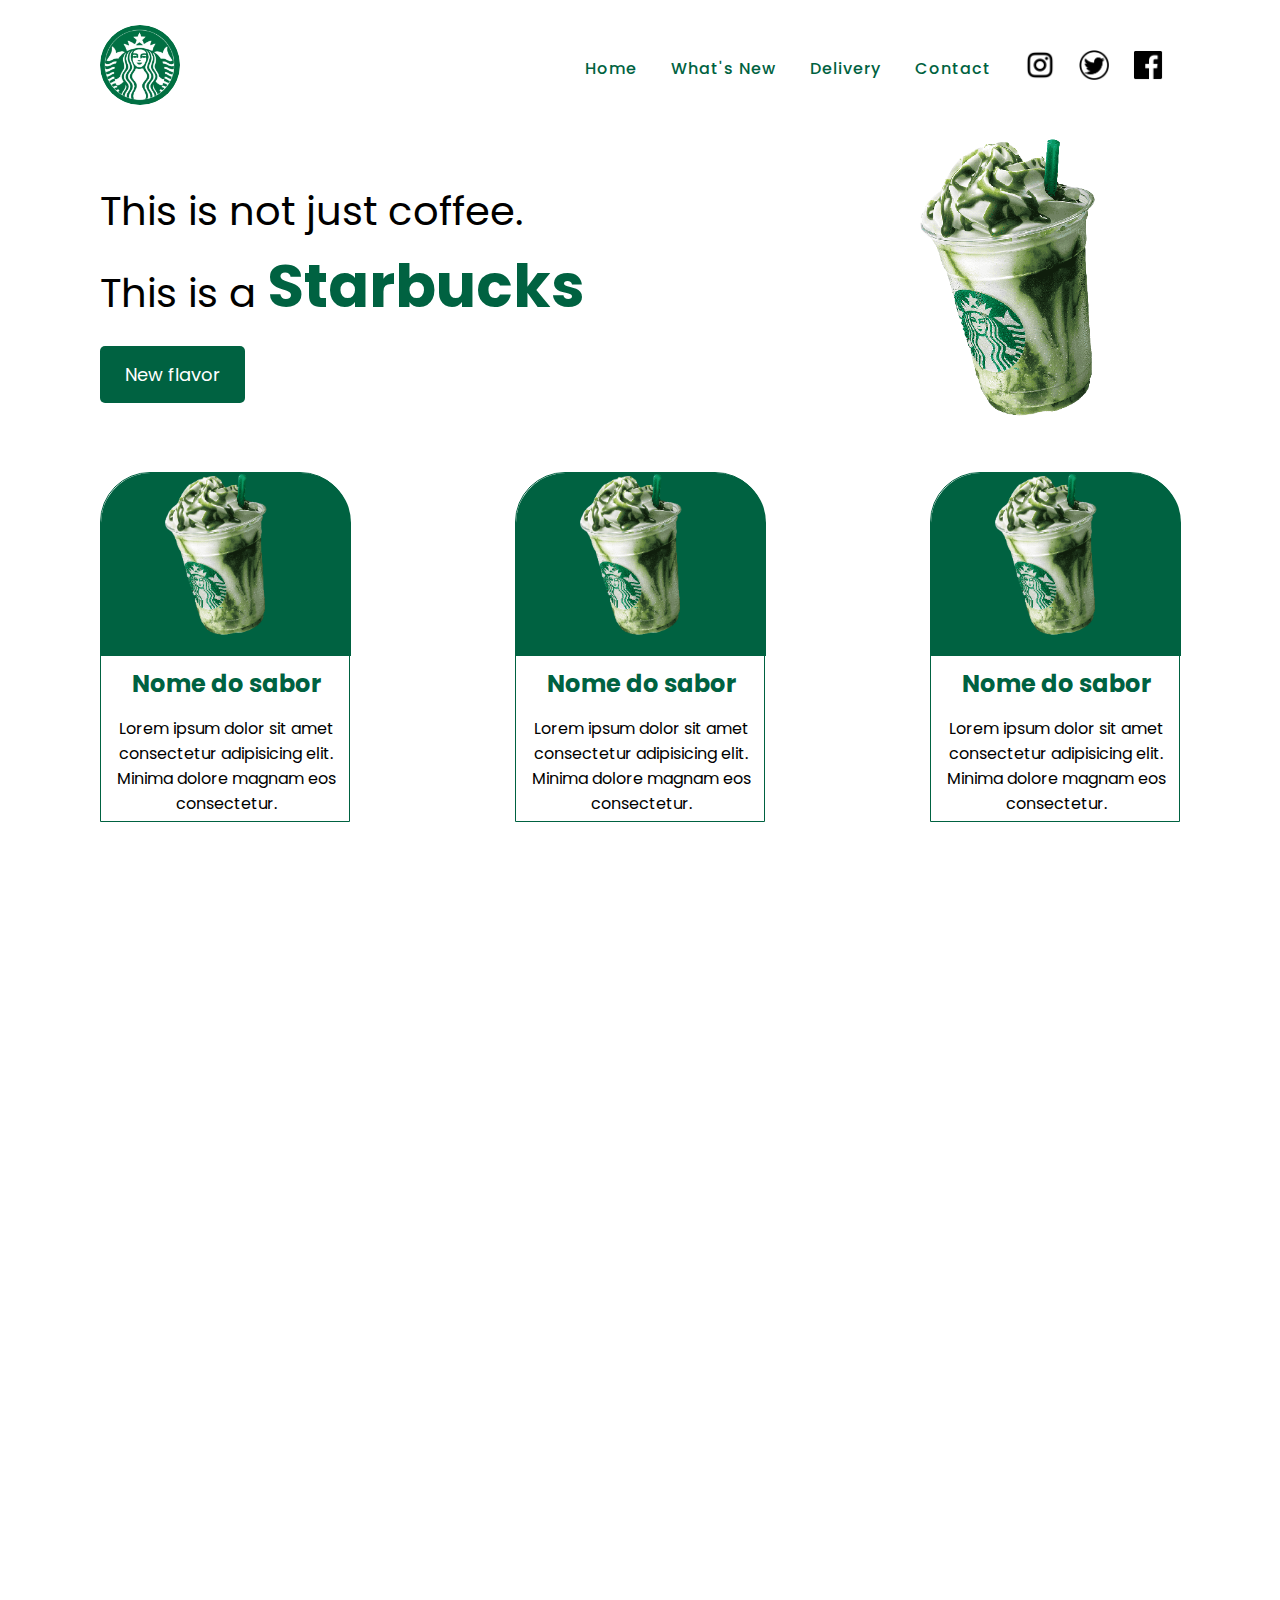
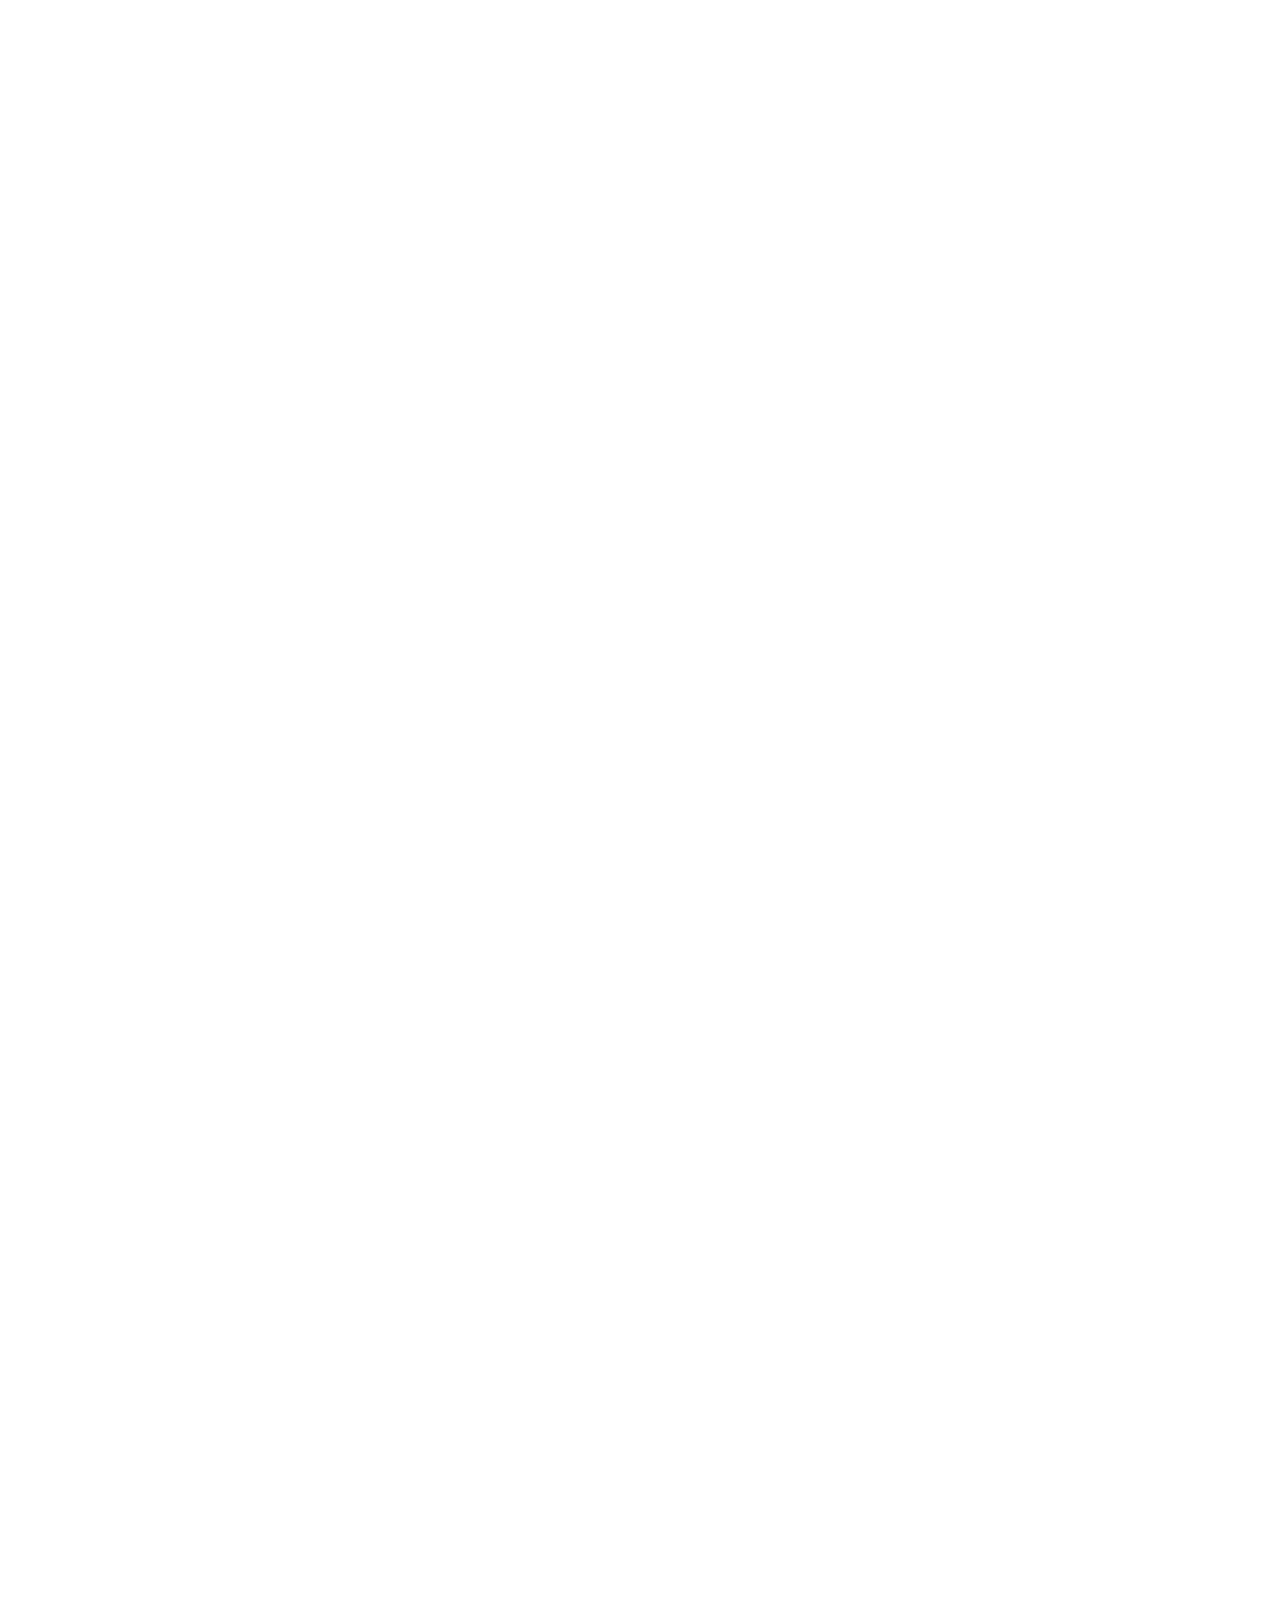
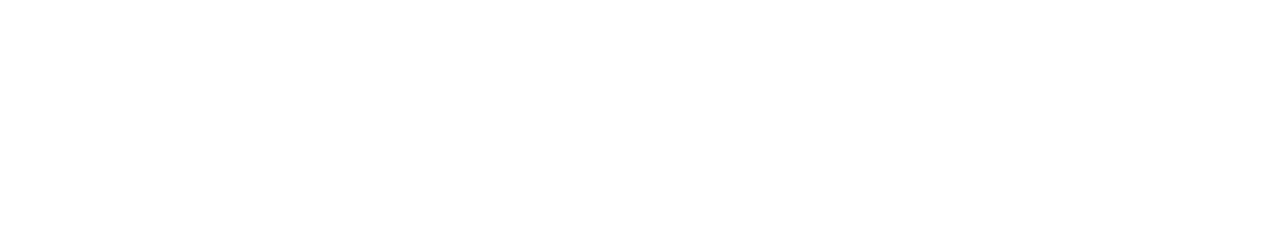
==== commit e3c89c77: "atualização seccão delivery" ====
--- a/index.html
+++ b/index.html
@@ -9,6 +9,7 @@
     <link rel="stylesheet" href="./styles/nav/menu.css">
     <link rel="stylesheet" href="./styles/banner/banner.css">
     <link rel="stylesheet" href="./styles/cards/cards.css">
+    <link rel="stylesheet" href="./styles/delivery/delivery.css">
     
     <!--FONT-->
     <link rel="preconnect" href="https://fonts.googleapis.com" />
@@ -102,6 +103,39 @@
       </div>
     </section>
 
+    <section class="delivery">
+      <div class="bloco__delivery">
+        <div class="delivery__info">
+          <img src="./assets/logo_ifood.png" alt="Logo iFood">
+        </div>
+        <div class="delivery__text">
+          <h1>iFood</h1>
+          <p>Lorem ipsum dolor sit amet consectetur adipisicing elit. Eos illo ullam reiciendis ad nemo omnis soluta maiores recusandae. Sint beatae adipisci laboriosam similique in libero esse veniam consequuntur iste labore?</p>
+          <button  class="button__delivery">Buy now!</button>
+        </div>
+      </div>
+      <div class="bloco__delivery reverse">
+        <div class="delivery__info">
+          <img src="./assets/uber-eats-logo-1.png" alt="Logo iFood">
+        </div>
+        <div class="delivery__text">
+          <h1>iFood</h1>
+          <p>Lorem ipsum dolor sit amet consectetur adipisicing elit. Eos illo ullam reiciendis ad nemo omnis soluta maiores recusandae. Sint beatae adipisci laboriosam similique in libero esse veniam consequuntur iste labore?</p>
+          <button class="button__delivery">Buy now!</button>
+        </div>
+      </div>
+      <div class="bloco__delivery">
+        <div class="delivery__info">
+          <img src="./assets/rappi-logo.png" alt="Logo iFood">
+        </div>
+        <div class="delivery__text">
+          <h1>iFood</h1>
+          <p>Lorem ipsum dolor sit amet consectetur adipisicing elit. Eos illo ullam reiciendis ad nemo omnis soluta maiores recusandae. Sint beatae adipisci laboriosam similique in libero esse veniam consequuntur iste labore?</p>
+          <button  class="button__delivery">Buy now!</button>
+        </div>
+      </div>
+
+    </section>
 
     <script src="./JS/nav/index.js"></script>
   </body>
--- a/styles/delivery/delivery.css
+++ b/styles/delivery/delivery.css
@@ -0,0 +1,76 @@
+.delivery {
+  display: flex;
+  flex-direction: column;
+  justify-content: center;
+  padding-top: 80px;
+}
+
+.bloco__delivery {
+  align-items: center;
+  display: flex;
+  flex-direction: row;
+  justify-content: center;
+  margin: 50px 0;
+  max-width: 100%;
+}
+
+.delivery__info {
+  padding: 7%;
+}
+
+.delivery__info img {
+    border-radius: 7px;
+  max-width: 580px;
+}
+
+.delivery__text {
+  height: 100%;
+}
+
+.reverse {
+  flex-direction: row-reverse;
+}
+
+.delivery__text {
+  padding: 0 80px;
+}
+
+.button__delivery {
+    color: white;
+    background-color: #006241;
+    border: none;
+    border-radius: 5px;
+    font-size: 18px;
+    margin-top: 15px;
+  padding: 15px 25px;
+  transition: 0.3s ease-in-out;
+}
+.button__delivery:hover {
+    color: #006241;
+    background-color: white;
+    border: 1px solid #006241;
+    transform: scale(1.1);
+}
+
+@media screen and (max-width: 767px) {
+  .bloco__delivery {
+    flex-direction: column;
+  }
+  .delivery__info img {
+    width: 180px;
+  }
+  .delivery__text {
+    padding: 0 25px;
+  }
+}
+@media screen and (min-width: 768px) and (max-width: 1023px) {
+  .bloco__delivery {
+    flex-direction: column;
+  }
+  .delivery__info img {
+    width: 380px;
+  }
+  .delivery__text {
+    padding: 0 80px;
+  }
+}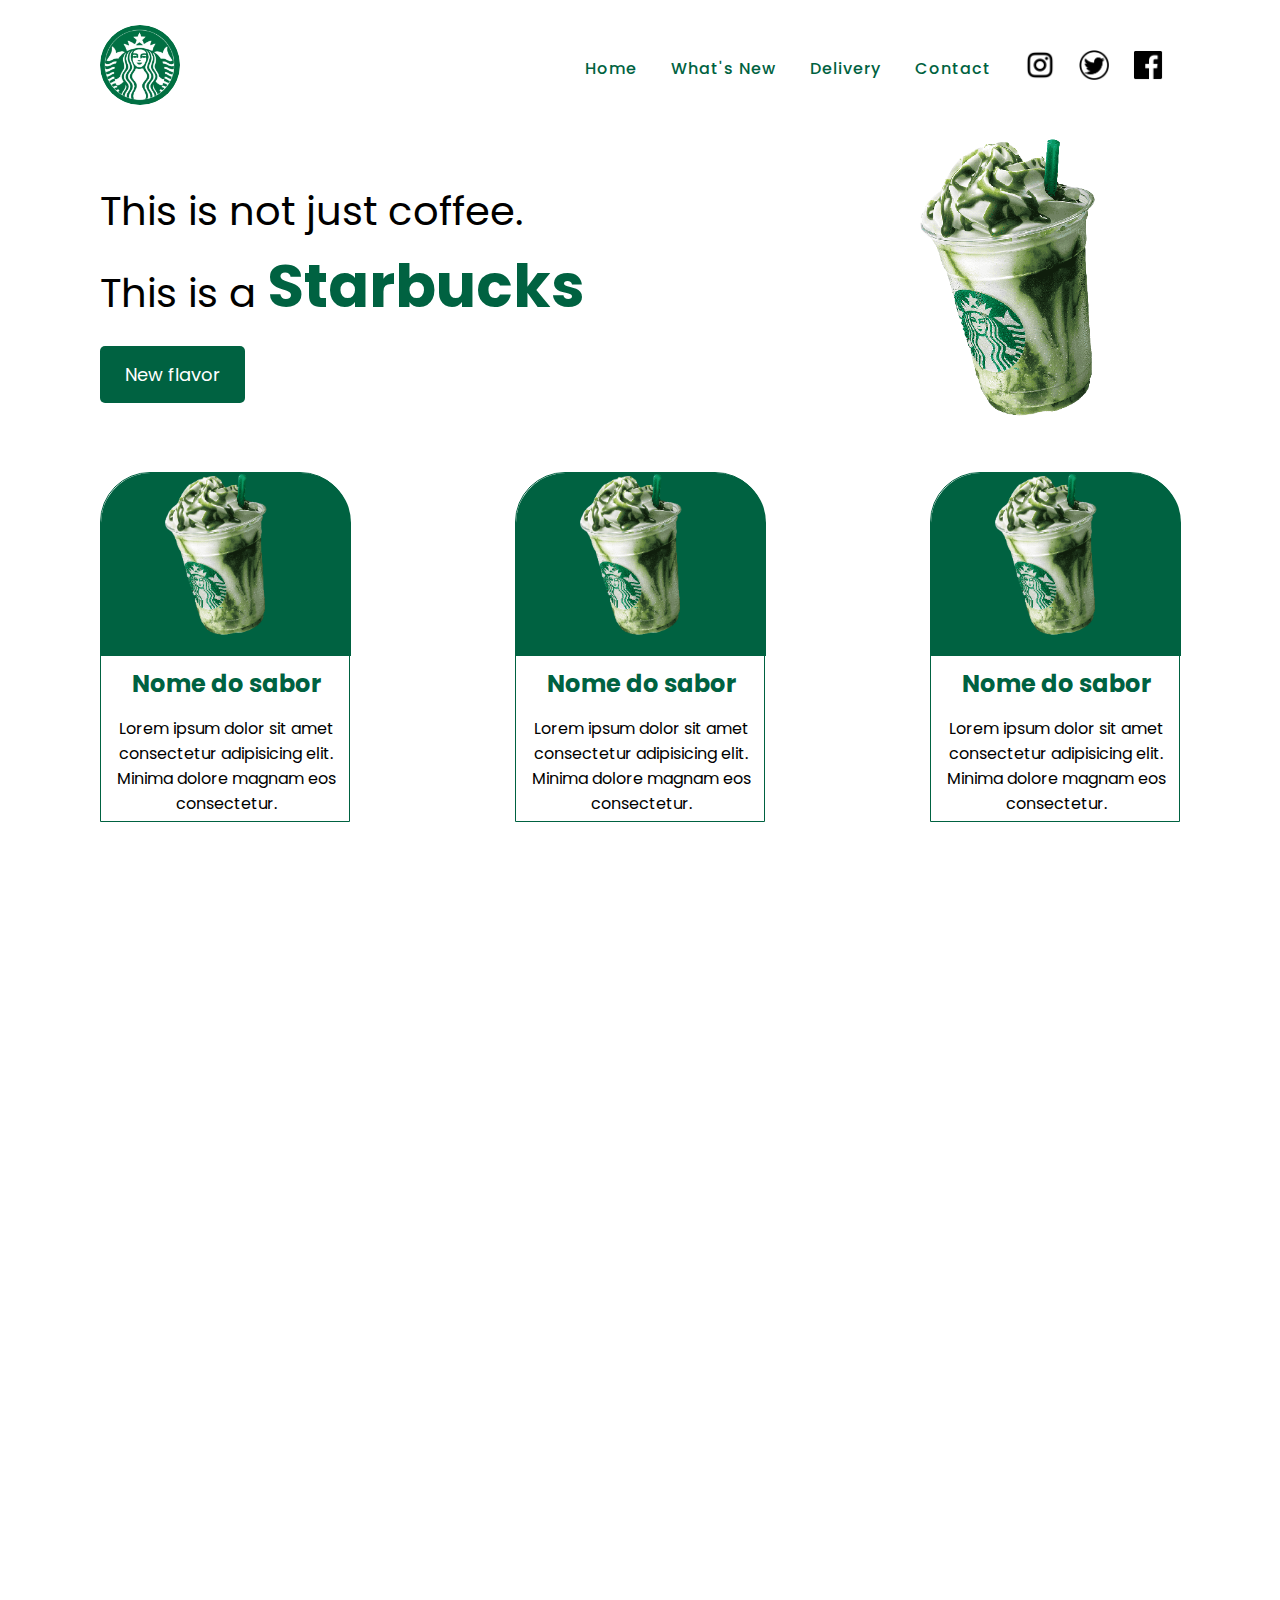
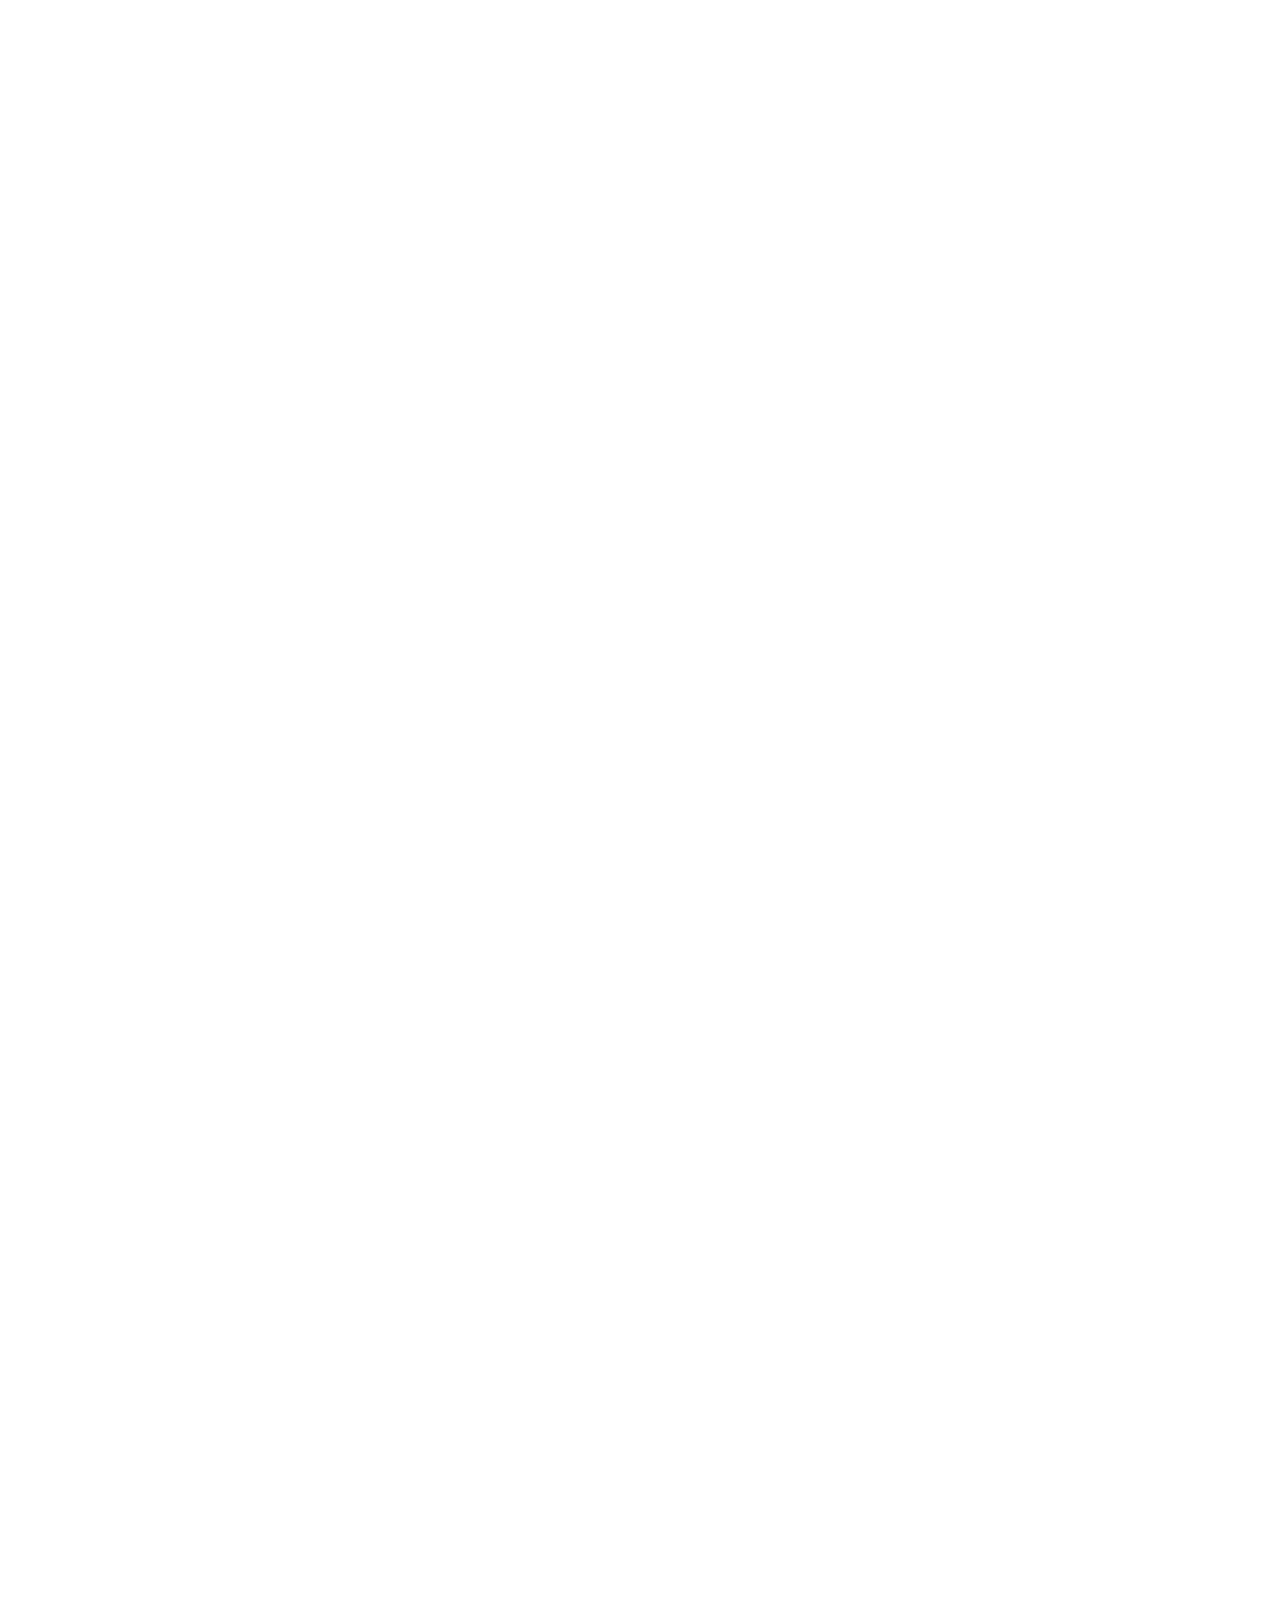
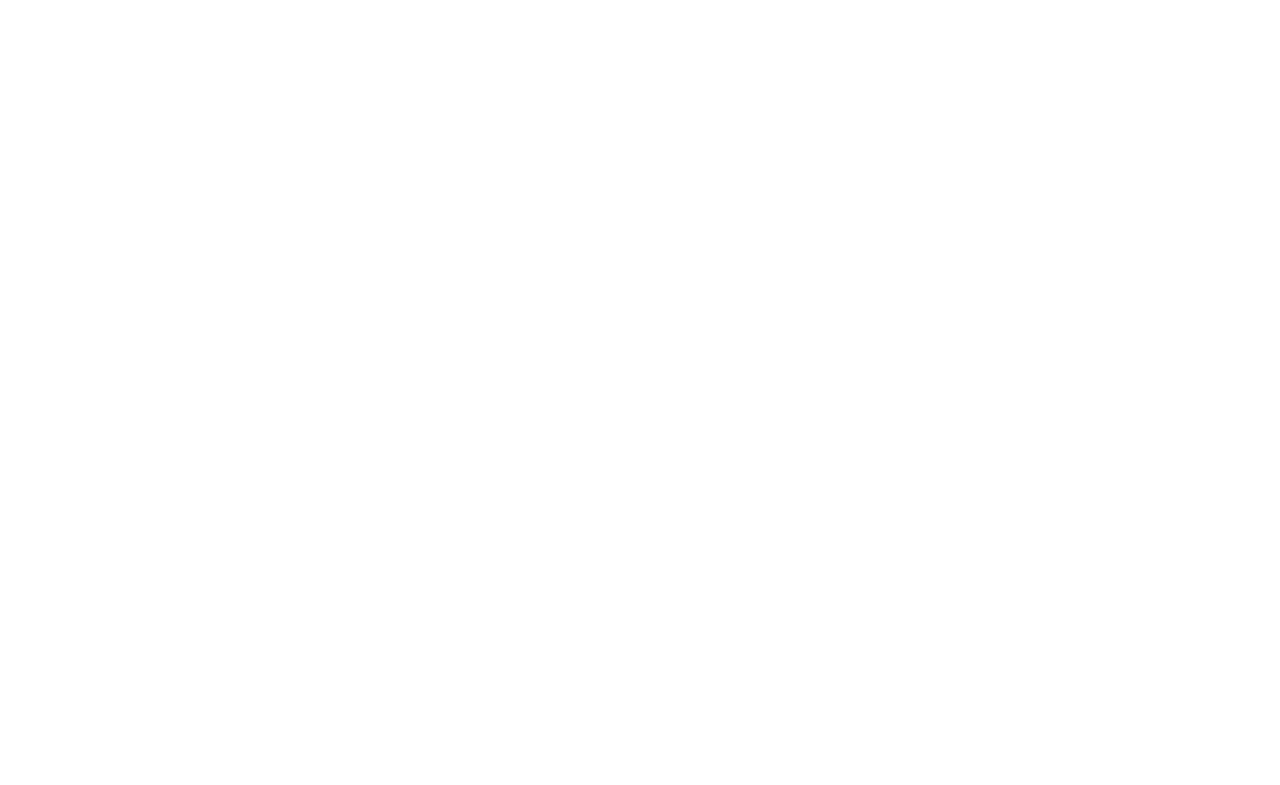
==== commit 58f39e52: "footer e responsividade" ====
--- a/index.html
+++ b/index.html
@@ -10,6 +10,7 @@
     <link rel="stylesheet" href="./styles/banner/banner.css">
     <link rel="stylesheet" href="./styles/cards/cards.css">
     <link rel="stylesheet" href="./styles/delivery/delivery.css">
+    <link rel="stylesheet" href="./styles/footer/footer.css">
     
     <!--FONT-->
     <link rel="preconnect" href="https://fonts.googleapis.com" />
@@ -41,8 +42,8 @@
       <ul>
         <li><a href="#home" onclick="linkActivo()">Home</a></li>
         <li><a href="#whatsNew">What's New</a></li>
-        <li><a href="#Delivery">Delivery</a></li>
-        <li><a href="#Contact">Contact</a></li>
+        <li><a href="#delivery">Delivery</a></li>
+        <li><a href="#contact">Contact</a></li>
         <li class="lista__link--menu">
           <a href="http://www.instagram.com"><img class="img__menu" src="./assets/icon-instagram.png" alt="Link para o Instagram"></img></a>
           <a href="http://www.twitter.com"><img class="img__menu" src="./assets/icon-twitter.png" alt="Link para o Twitter"></img></a>
@@ -63,7 +64,7 @@
       </div>
     </main>
 
-    <section class="cards">
+    <section id="whatsNew" class="cards">
       <div class="card">
         <div class="card__item">
           <div class="card__back">
@@ -103,7 +104,7 @@
       </div>
     </section>
 
-    <section class="delivery">
+    <section id="delivery" class="delivery">
       <div class="bloco__delivery">
         <div class="delivery__info">
           <img src="./assets/logo_ifood.png" alt="Logo iFood">
@@ -137,6 +138,40 @@
 
     </section>
 
+    <footer id="contact">
+      <div class="footer">
+        <div class="footer__logo">
+          <img src="./assets/logo-starbucks2.png" alt="">
+        </div>
+        <div>
+          <h1 class="footer__title">Lojas Participantes</h1>
+          <ul class="footer__tittle--content">
+            <li>Rua das Flores, 123 - Vila Esperança</li>
+            <li>Avenida do Sol, 456 - Jardim das Estrelas</li>
+            <li>Praça das Maravilhas, 789 - Centro Histórico</li>
+            <li>Alameda dos Sonhos, 321 - Jardim Encantado</li>
+            <li>Travessa da Imaginação, 567 - Vila dos Sonhos</li>
+            <li>Rua das Fantasias, 890 - Bairro das Ilusões</li>
+            <li>Parque Ipiranga, 996 - Zona Sul</li>
+          </ul>
+        </div>
+        <div>
+          <form class="form__news">
+            <h1>Sign up for our <span class="news__focus">newsletter</span>.</h1>
+            <span style="color: white; padding: 10px 0;" name="email-news">E-mail</span>
+            <input class="form__input" type="email" required placeholder="your email...">
+            <button class="form__button">Sign ip</button>
+          </form>
+        </div>
+      </div>
+    </footer>
+    <div class="copy">
+      <p>Feito com codificação pura por Raphael Dias - @raphael.phdias</p>
+      <p>2023 - &copy;Artasian Forge Studio Web</p>
+      <p>Todos os Direitos Reservados</p>
+    </div>
+
+
     <script src="./JS/nav/index.js"></script>
   </body>
 </html>--- a/styles/index.css
+++ b/styles/index.css
@@ -11,4 +11,8 @@
   overflow-x: hidden;
   overflow-y: scroll;
   scroll-behavior: smooth;
+}
+
+:root {
+  --cor-primaria: #006241;
 }--- a/styles/delivery/delivery.css
+++ b/styles/delivery/delivery.css
@@ -19,7 +19,7 @@
 }
 
 .delivery__info img {
-    border-radius: 7px;
+  border-radius: 7px;
   max-width: 580px;
 }
 
@@ -36,20 +36,20 @@
 }
 
 .button__delivery {
-    color: white;
-    background-color: #006241;
-    border: none;
-    border-radius: 5px;
-    font-size: 18px;
-    margin-top: 15px;
+  color: white;
+  background-color: #006241;
+  border: none;
+  border-radius: 5px;
+  font-size: 18px;
+  margin-top: 15px;
   padding: 15px 25px;
   transition: 0.3s ease-in-out;
 }
 .button__delivery:hover {
-    color: #006241;
-    background-color: white;
-    border: 1px solid #006241;
-    transform: scale(1.1);
+  color: #006241;
+  background-color: white;
+  border: 1px solid #006241;
+  transform: scale(1.1);
 }
 
 @media screen and (max-width: 767px) {
@@ -73,4 +73,4 @@
   .delivery__text {
     padding: 0 80px;
   }
-}+}
--- a/styles/footer/footer.css
+++ b/styles/footer/footer.css
@@ -0,0 +1,95 @@
+footer {
+  width: 100%;
+  background-color: var(--cor-primaria);
+  padding: 80px 120px;
+}
+
+.footer {
+  display: flex;
+  justify-content: space-around;
+  flex-wrap: wrap;
+  align-items: first center;
+  
+}
+
+.footer__logo img {
+  width: 100px;
+  padding: 25px 0;
+}
+
+.footer__title,
+.form__news h1 {
+  color: white;
+  font-size: 20px;
+}
+
+.footer__tittle--content {
+  display: flex;
+  flex-direction: column;
+  justify-content: flex-start;
+  padding: 25px 0;
+}
+
+.footer__tittle--content li {
+  list-style: none;
+  color: rgb(221, 221, 221);
+  font-size: 14px;
+  font-weight: 400;
+  padding-top: 10px;
+}
+
+.form__news {
+  display: flex;
+  flex-direction: column;
+  max-width: 300px;
+  padding: 25px 0;
+}
+
+.news__focus {
+  background-color: white;
+  color: var(--cor-primaria);
+  letter-spacing: 2px;
+  padding: 5px;
+  margin-bottom: 5px;
+}
+
+.form__input {
+  padding: 5px 0;
+  margin-bottom: 10px;
+}
+
+.form__button {
+  color: var(--cor-primaria);
+  background-color: white;
+  border: none;
+  border-radius: 5px;
+  font-size: 18px;
+  margin-top: 15px;
+  padding: 15px 25px;
+  transition: 0.3s ease-in-out;
+}
+
+.form__button:hover {
+    color: white;
+    background-color: var(--cor-primaria);
+    border: 1px solid white;
+    transform: scale(1.1);
+  }
+
+
+  .copy {
+    color: var(--cor-primaria);
+    text-align: center;
+    padding: 10px 25px;
+  }
+
+
+@media screen and (max-width: 986px) {
+    .footer {
+        flex-direction: column;
+        text-align: center;
+    }
+    footer {
+        padding: 20px 10px;
+    }
+}